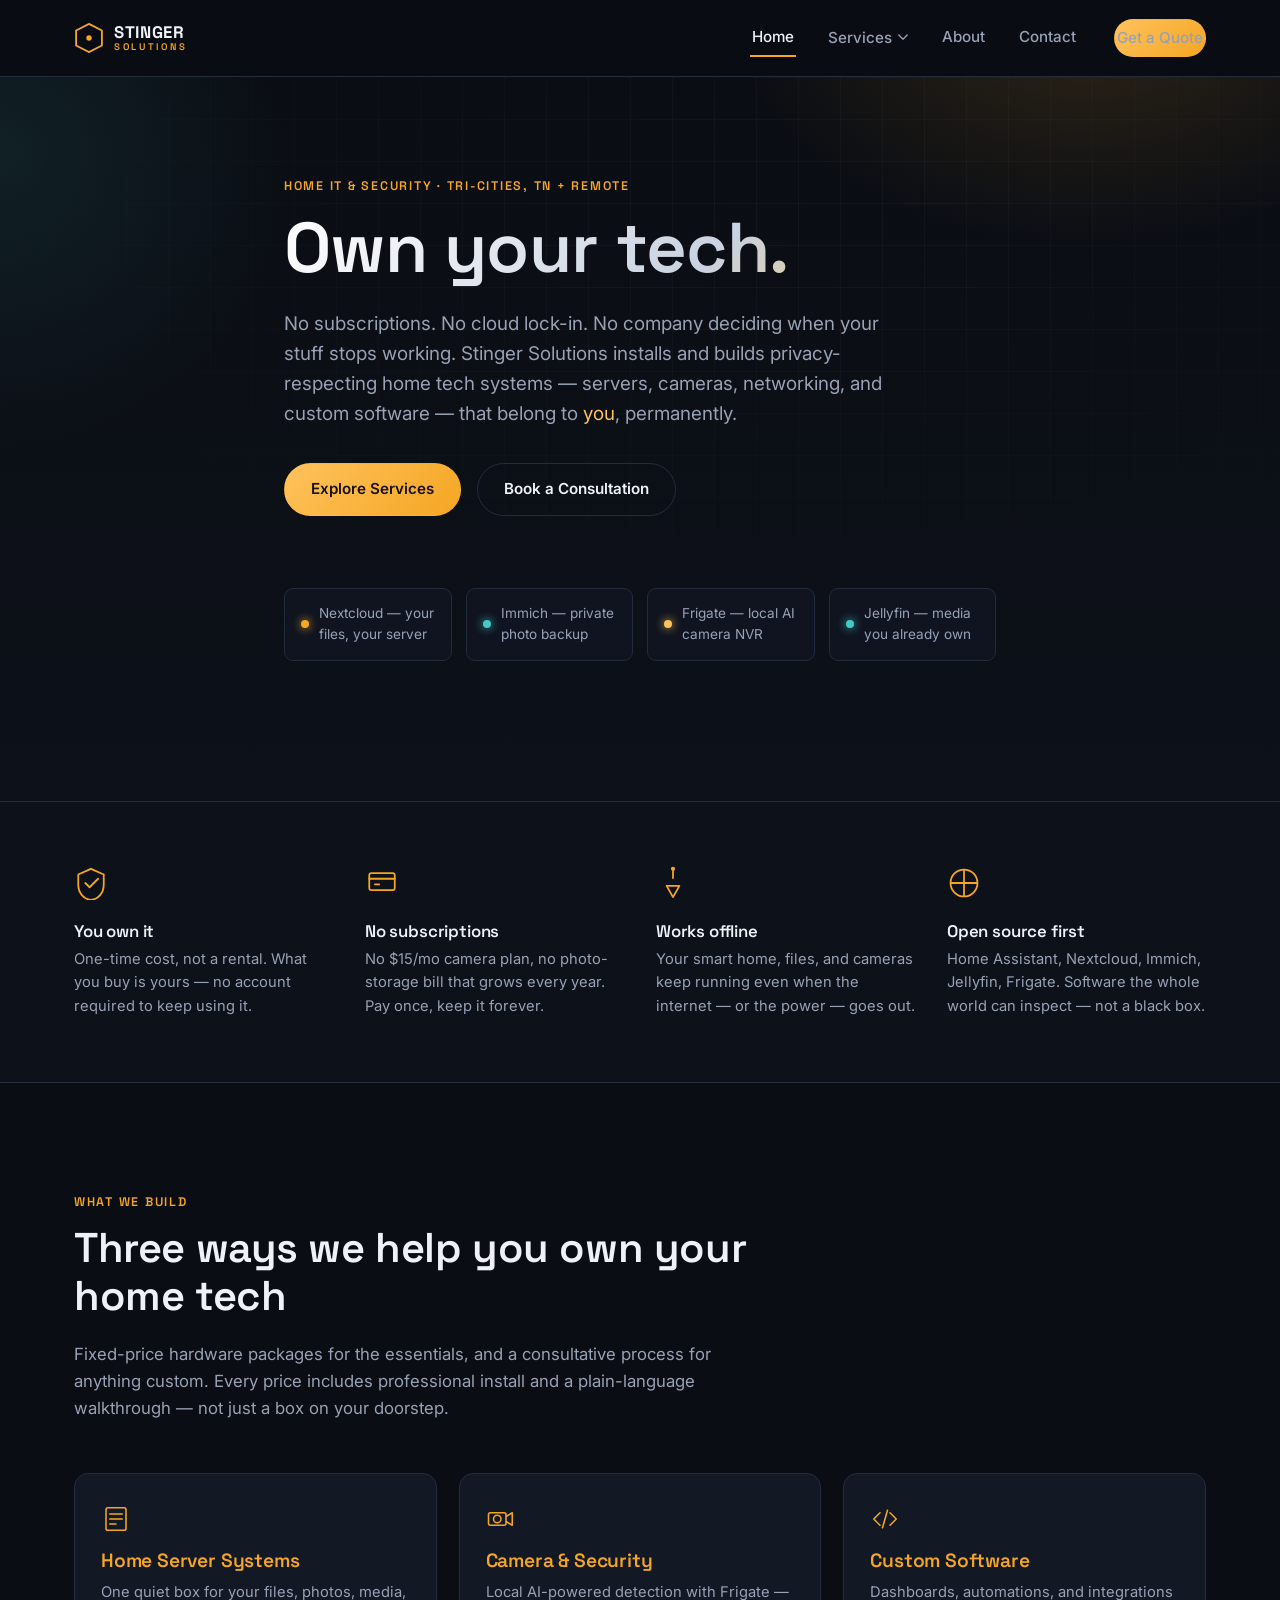
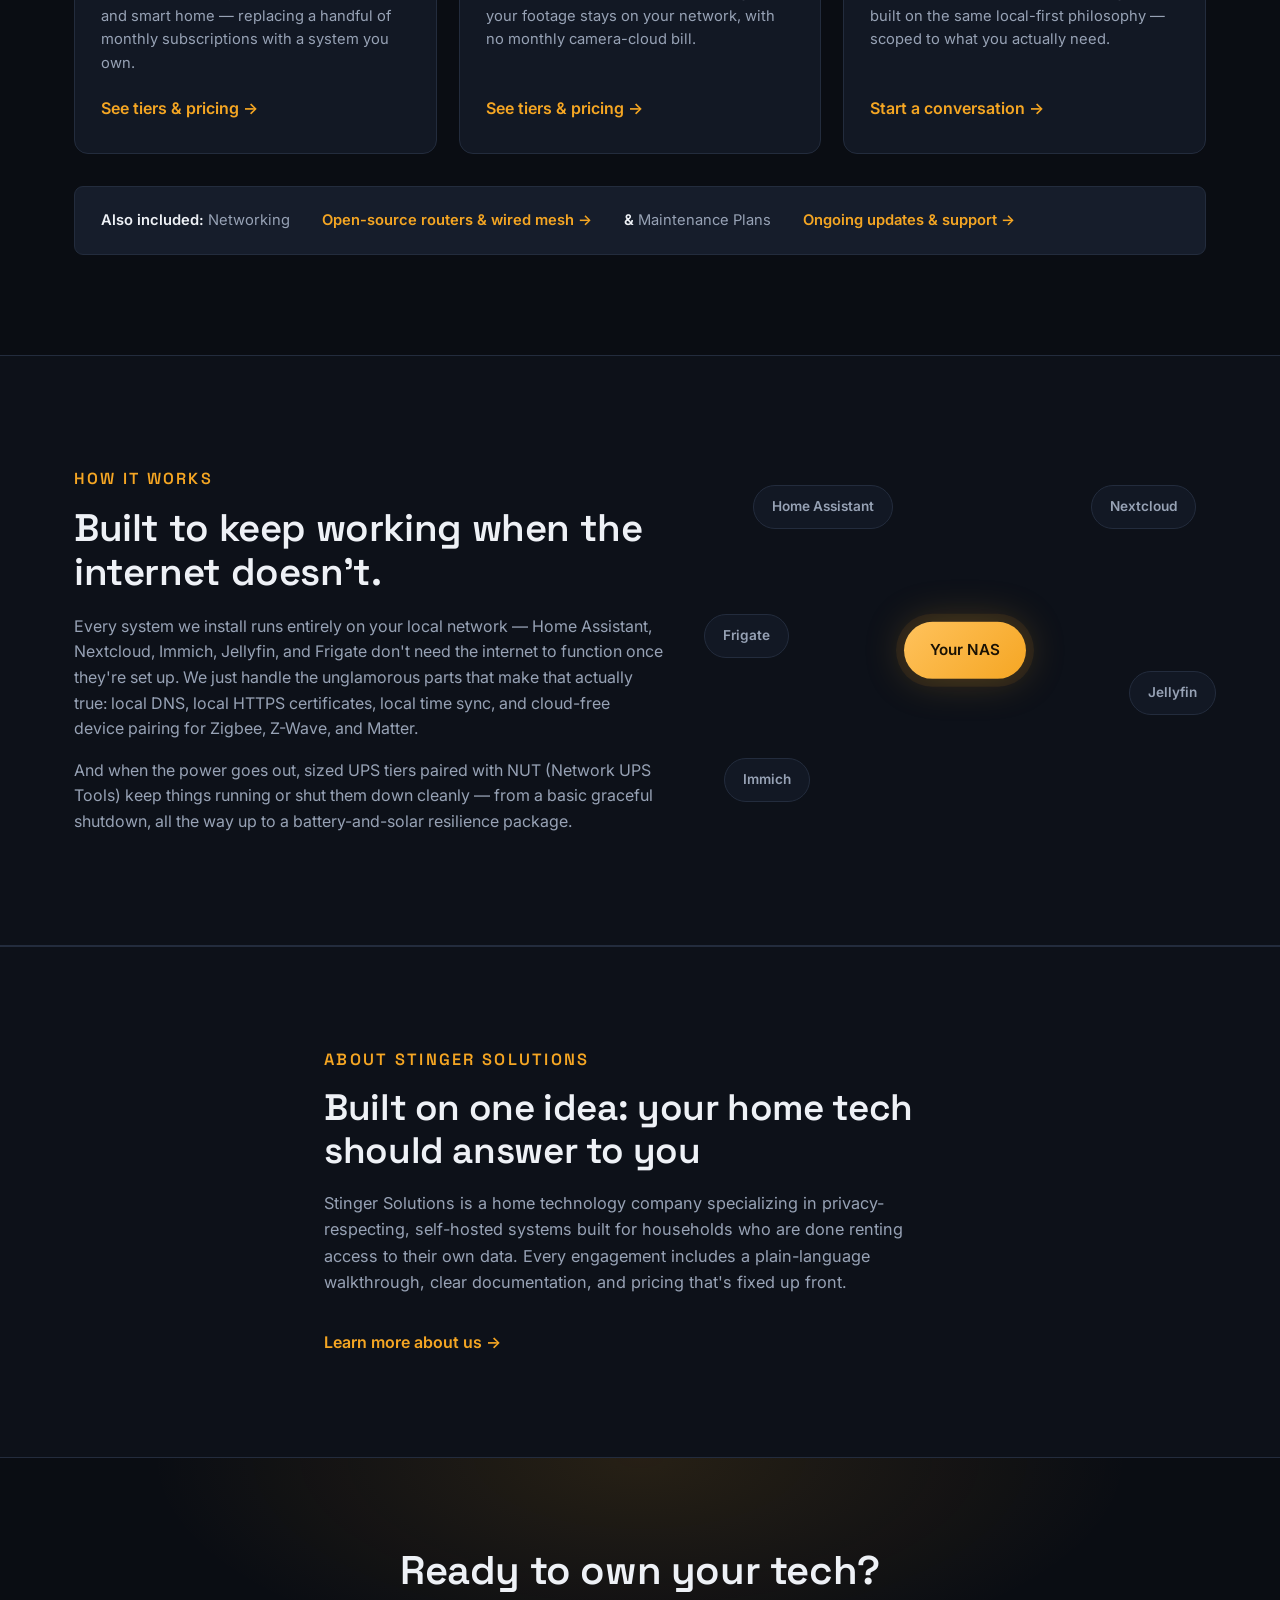
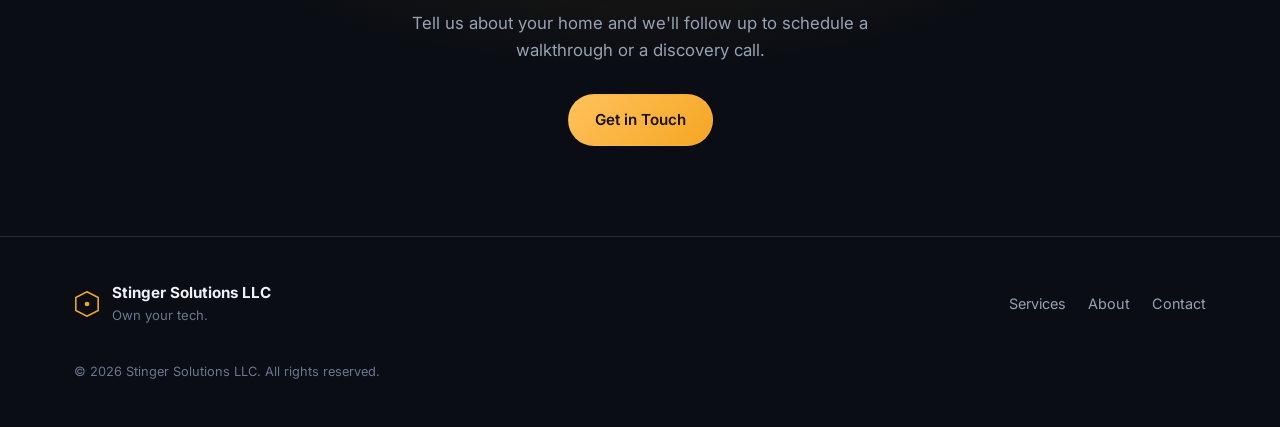
==== index.html @ 907a6817 "Intial Webpage" ====
<!DOCTYPE html>
<html lang="en">
<head>
<meta charset="UTF-8">
<meta name="viewport" content="width=device-width, initial-scale=1.0">
<title>Stinger Solutions LLC | Home IT, Security &amp; Custom Software</title>
<meta name="description" content="Stinger Solutions builds privacy-respecting, self-hosted home tech — servers, cameras, networking, and custom software. No subscriptions, no cloud lock-in, no one else deciding when your stuff stops working.">
<link rel="icon" href="data:image/svg+xml,%3Csvg xmlns='http://www.w3.org/2000/svg' viewBox='0 0 100 100'%3E%3Cpolygon points='50,3 93,25 93,75 50,97 7,75 7,25' fill='%230b0f17' stroke='%23f5a623' stroke-width='5'/%3E%3Ccircle cx='50' cy='50' r='10' fill='%23f5a623'/%3E%3C/svg%3E">
<link rel="preconnect" href="https://fonts.googleapis.com">
<link rel="preconnect" href="https://fonts.gstatic.com" crossorigin>
<link href="https://fonts.googleapis.com/css2?family=Space+Grotesk:wght@500;600;700&family=Inter:wght@400;500;600;700&display=swap" rel="stylesheet">
<link rel="stylesheet" href="https://cdnjs.cloudflare.com/ajax/libs/font-awesome/6.4.2/css/all.min.css">
<link rel="stylesheet" href="css/styles.css">
</head>
<body>

<div class="skip-link"><a href="#main">Skip to content</a></div>

<header class="site-header" id="top">
  <div class="wrap header-inner">
    <a class="brand" href="index.html" aria-label="Stinger Solutions home">
      <svg class="brand-mark" viewBox="0 0 100 100" aria-hidden="true">
        <polygon points="50,3 93,25 93,75 50,97 7,75 7,25" fill="none" stroke="currentColor" stroke-width="6"/>
        <circle cx="50" cy="50" r="9" fill="currentColor"/>
      </svg>
      <span class="brand-text">STINGER<span class="brand-sub">SOLUTIONS</span></span>
    </a>

    <nav class="main-nav" id="main-nav">
      <a href="index.html">Home</a>

      <div class="nav-item has-dropdown">
        <button type="button" class="dropdown-toggle" id="servicesToggle" aria-haspopup="true" aria-expanded="false" aria-controls="servicesDropdown">
          Services
          <svg class="caret" viewBox="0 0 12 8" aria-hidden="true"><path d="M1 1l5 5 5-5" fill="none" stroke="currentColor" stroke-width="1.6" stroke-linecap="round" stroke-linejoin="round"/></svg>
        </button>
        <div class="dropdown-panel" id="servicesDropdown">
          <div class="dropdown-panel-inner">
            <div class="dropdown-col">
              <p class="dropdown-heading">Hardware</p>
              <a href="home-server-systems.html">Home Server Systems</a>
              <a href="camera-security.html">Camera &amp; Security</a>
              <a href="networking.html">Networking</a>
              <a href="maintenance-plans.html">Maintenance Plans</a>
            </div>
            <div class="dropdown-col">
              <p class="dropdown-heading">Software</p>
              <a href="custom-software.html">Custom Software Development</a>
            </div>
          </div>
        </div>
      </div>

      <a href="about.html">About</a>
      <a href="contact.html">Contact</a>
      <a href="contact.html" class="btn btn-primary nav-cta">Get a Quote</a>
    </nav>

    <button class="nav-toggle" id="navToggle" aria-label="Toggle menu" aria-expanded="false" aria-controls="main-nav">
      <span></span><span></span><span></span>
    </button>
  </div>
</header>

<main id="main">

  <!-- ============ HERO ============ -->
  <section class="hero" id="hero">
    <div class="hero-bg" aria-hidden="true"></div>
    <div class="wrap hero-inner">
      <p class="eyebrow">Home IT &amp; Security · Tri-Cities, TN + Remote</p>
      <h1>Own your tech.</h1>
      <p class="hero-sub">
        No subscriptions. No cloud lock-in. No company deciding when your stuff stops working.
        Stinger Solutions installs and builds privacy-respecting home tech systems — servers,
        cameras, networking, and custom software — that belong to <em>you</em>, permanently.
      </p>
      <div class="hero-actions">
        <a href="services.html" class="btn btn-primary">Explore Services</a>
        <a href="contact.html" class="btn btn-ghost">Book a Consultation</a>
      </div>

      <div class="hero-stack" aria-hidden="true">
        <div class="stack-card sc1"><span class="sc-dot"></span>Nextcloud — your files, your server</div>
        <div class="stack-card sc2"><span class="sc-dot"></span>Immich — private photo backup</div>
        <div class="stack-card sc3"><span class="sc-dot"></span>Frigate — local AI camera NVR</div>
        <div class="stack-card sc4"><span class="sc-dot"></span>Jellyfin — media you already own</div>
      </div>
    </div>
  </section>

  <!-- ============ PHILOSOPHY STRIP ============ -->
  <section class="philosophy">
    <div class="wrap philosophy-grid">
      <div class="phi-item">
        <svg viewBox="0 0 48 48" class="phi-icon"><path d="M24 4 42 12v14c0 12-7.6 20.8-18 22-10.4-1.2-18-10-18-22V12L24 4Z" fill="none" stroke="currentColor" stroke-width="2.5"/><path d="M16 24l6 6 12-12" fill="none" stroke="currentColor" stroke-width="2.5" stroke-linecap="round" stroke-linejoin="round"/></svg>
        <h3>You own it</h3>
        <p>One-time cost, not a rental. What you buy is yours — no account required to keep using it.</p>
      </div>
      <div class="phi-item">
        <svg viewBox="0 0 48 48" class="phi-icon"><rect x="6" y="10" width="36" height="24" rx="3" fill="none" stroke="currentColor" stroke-width="2.5"/><path d="M6 18h36M14 26h6" fill="none" stroke="currentColor" stroke-width="2.5" stroke-linecap="round"/></svg>
        <h3>No subscriptions</h3>
        <p>No $15/mo camera plan, no photo-storage bill that grows every year. Pay once, keep it forever.</p>
      </div>
      <div class="phi-item">
        <svg viewBox="0 0 48 48" class="phi-icon"><path d="M24 4v14M24 44l-9-16h18l-9 16Z" fill="none" stroke="currentColor" stroke-width="2.5" stroke-linejoin="round"/><circle cx="24" cy="4" r="3" fill="currentColor"/></svg>
        <h3>Works offline</h3>
        <p>Your smart home, files, and cameras keep running even when the internet — or the power — goes out.</p>
      </div>
      <div class="phi-item">
        <svg viewBox="0 0 48 48" class="phi-icon"><circle cx="24" cy="24" r="19" fill="none" stroke="currentColor" stroke-width="2.5"/><path d="M24 5v38M5 24h38" stroke="currentColor" stroke-width="2.5"/></svg>
        <h3>Open source first</h3>
        <p>Home Assistant, Nextcloud, Immich, Jellyfin, Frigate. Software the whole world can inspect — not a black box.</p>
      </div>
    </div>
  </section>

  <!-- ============ SERVICES TEASER ============ -->
  <section class="teaser" id="services">
    <div class="wrap">
      <div class="section-head">
        <p class="eyebrow">What we build</p>
        <h2>Three ways we help you own your home tech</h2>
        <p class="section-sub">Fixed-price hardware packages for the essentials, and a consultative process for anything custom. Every price includes professional install and a plain-language walkthrough — not just a box on your doorstep.</p>
      </div>

      <div class="teaser-grid">
        <a href="home-server-systems.html" class="teaser-card">
          <svg viewBox="0 0 48 48" class="teaser-icon"><rect x="8" y="6" width="32" height="36" rx="3" fill="none" stroke="currentColor" stroke-width="2.5"/><path d="M14 16h20M14 24h20M14 32h10" stroke="currentColor" stroke-width="2.5" stroke-linecap="round"/></svg>
          <h3>Home Server Systems</h3>
          <p>One quiet box for your files, photos, media, and smart home — replacing a handful of monthly subscriptions with a system you own.</p>
          <span class="link-arrow">See tiers &amp; pricing &rarr;</span>
        </a>
        <a href="camera-security.html" class="teaser-card">
          <svg viewBox="0 0 48 48" class="teaser-icon"><rect x="4" y="14" width="28" height="20" rx="3" fill="none" stroke="currentColor" stroke-width="2.5"/><circle cx="18" cy="24" r="6" fill="none" stroke="currentColor" stroke-width="2.5"/><path d="M32 20l10-6v20l-10-6" fill="none" stroke="currentColor" stroke-width="2.5" stroke-linejoin="round"/></svg>
          <h3>Camera &amp; Security</h3>
          <p>Local AI-powered detection with Frigate — your footage stays on your network, with no monthly camera-cloud bill.</p>
          <span class="link-arrow">See tiers &amp; pricing &rarr;</span>
        </a>
        <a href="custom-software.html" class="teaser-card">
          <svg viewBox="0 0 48 48" class="teaser-icon"><path d="M16 14 6 24l10 10M32 14l10 10-10 10M28 10l-8 28" fill="none" stroke="currentColor" stroke-width="2.5" stroke-linecap="round" stroke-linejoin="round"/></svg>
          <h3>Custom Software</h3>
          <p>Dashboards, automations, and integrations built on the same local-first philosophy — scoped to what you actually need.</p>
          <span class="link-arrow">Start a conversation &rarr;</span>
        </a>
      </div>

      <div class="teaser-extra">
        <span><strong>Also included:</strong> Networking</span>
        <a href="networking.html">Open-source routers &amp; wired mesh &rarr;</a>
        <span><strong>&amp;</strong> Maintenance Plans</span>
        <a href="maintenance-plans.html">Ongoing updates &amp; support &rarr;</a>
      </div>
    </div>
  </section>

  <!-- ============ GRID-DOWN / HOW IT WORKS ============ -->
  <section class="gridblock">
    <div class="wrap gridblock-inner">
      <div class="gridblock-copy">
        <p class="eyebrow">How it works</p>
        <h2>Built to keep working when the internet doesn't.</h2>
        <p>Every system we install runs entirely on your local network — Home Assistant, Nextcloud, Immich, Jellyfin, and Frigate don't need the internet to function once they're set up. We just handle the unglamorous parts that make that actually true: local DNS, local HTTPS certificates, local time sync, and cloud-free device pairing for Zigbee, Z-Wave, and Matter.</p>
        <p>And when the power goes out, sized UPS tiers paired with NUT (Network UPS Tools) keep things running or shut them down cleanly — from a basic graceful shutdown, all the way up to a battery-and-solar resilience package.</p>
      </div>
      <div class="gridblock-visual" aria-hidden="true">
        <div class="node n1">Home Assistant</div>
        <div class="node n2">Nextcloud</div>
        <div class="node n3">Immich</div>
        <div class="node n4">Jellyfin</div>
        <div class="node n5">Frigate</div>
        <div class="node center">Your NAS</div>
      </div>
    </div>
  </section>

  <!-- ============ ABOUT TEASER ============ -->
  <section class="about-teaser">
    <div class="wrap about-teaser-inner">
      <p class="eyebrow">About Stinger Solutions</p>
      <h2>Built on one idea: your home tech should answer to you</h2>
      <p>Stinger Solutions is a home technology company specializing in privacy-respecting, self-hosted systems built for households who are done renting access to their own data. Every engagement includes a plain-language walkthrough, clear documentation, and pricing that's fixed up front.</p>
      <a href="about.html" class="link-arrow">Learn more about us &rarr;</a>
    </div>
  </section>

  <!-- ============ CTA BAND ============ -->
  <section class="cta-band">
    <div class="wrap">
      <h2>Ready to own your tech?</h2>
      <p>Tell us about your home and we'll follow up to schedule a walkthrough or a discovery call.</p>
      <a href="contact.html" class="btn btn-primary">Get in Touch</a>
    </div>
  </section>

</main>

<footer class="site-footer">
  <div class="wrap footer-inner">
    <div class="footer-brand">
      <svg class="brand-mark" viewBox="0 0 100 100" aria-hidden="true">
        <polygon points="50,3 93,25 93,75 50,97 7,75 7,25" fill="none" stroke="currentColor" stroke-width="6"/>
        <circle cx="50" cy="50" r="9" fill="currentColor"/>
      </svg>
      <div>
        <p class="footer-name">Stinger Solutions LLC</p>
        <p class="footer-tag">Own your tech.</p>
      </div>
    </div>
    <nav class="footer-nav">
      <a href="services.html">Services</a>
      <a href="about.html">About</a>
      <a href="contact.html">Contact</a>
    </nav>
    <p class="footer-copy">&copy; <span id="year"></span> Stinger Solutions LLC. All rights reserved.</p>
  </div>
</footer>

<script src="js/main.js"></script>
</body>
</html>
---- css/styles.css ----
/* ==========================================================================
   Stinger Solutions LLC — stylesheet
   ========================================================================== */

:root {
  --bg: #0a0d13;
  --bg-alt: #0d1119;
  --surface: #121824;
  --surface-2: #161d2b;
  --border: #232c3d;
  --text: #eef1f6;
  --text-mute: #97a2b5;
  --text-dim: #6b7690;
  --accent: #f5a623;
  --accent-2: #ffc25c;
  --accent-ink: #1a1204;
  --teal: #45c9c9;
  --danger: #e0693f;
  --radius: 14px;
  --radius-sm: 9px;
  --shadow: 0 20px 50px -20px rgba(0,0,0,0.6);
  --maxw: 1180px;
  --font-body: 'Inter', -apple-system, BlinkMacSystemFont, 'Segoe UI', sans-serif;
  --font-head: 'Space Grotesk', 'Inter', sans-serif;
}

* { box-sizing: border-box; }
html { scroll-behavior: smooth; }

body {
  margin: 0;
  background: var(--bg);
  color: var(--text);
  font-family: var(--font-body);
  font-size: 16px;
  line-height: 1.6;
  -webkit-font-smoothing: antialiased;
}

img { max-width: 100%; display: block; }

h1, h2, h3, h4 {
  font-family: var(--font-head);
  font-weight: 600;
  line-height: 1.15;
  margin: 0 0 0.5em;
  letter-spacing: -0.01em;
}

p { margin: 0 0 1em; color: var(--text-mute); }
p:last-child { margin-bottom: 0; }

a { color: var(--accent); text-decoration: none; }

.wrap {
  max-width: var(--maxw);
  margin: 0 auto;
  padding: 0 24px;
}

.eyebrow {
  font-family: var(--font-head);
  text-transform: uppercase;
  letter-spacing: 0.14em;
  font-size: 0.78rem;
  color: var(--accent);
  font-weight: 600;
  margin: 0 0 0.9em;
}

.skip-link a {
  position: absolute;
  left: -999px;
  top: 0;
  background: var(--accent);
  color: var(--accent-ink);
  padding: 10px 16px;
  z-index: 1000;
}
.skip-link a:focus { left: 12px; top: 12px; }

/* ---------- buttons ---------- */
.btn {
  display: inline-flex;
  align-items: center;
  justify-content: center;
  gap: 8px;
  padding: 13px 26px;
  border-radius: 999px;
  font-weight: 600;
  font-size: 0.95rem;
  border: 1px solid transparent;
  cursor: pointer;
  transition: transform 0.15s ease, background 0.15s ease, border-color 0.15s ease, color 0.15s ease;
  font-family: var(--font-body);
}
.btn:hover { transform: translateY(-1px); }

.btn-primary {
  background: linear-gradient(135deg, var(--accent-2), var(--accent));
  color: var(--accent-ink);
}
.btn-primary:hover { filter: brightness(1.05); }

.btn-ghost {
  background: transparent;
  color: var(--text);
  border-color: var(--border);
}
.btn-ghost:hover { border-color: var(--accent); color: var(--accent); }

.btn-outline {
  background: transparent;
  color: var(--accent);
  border-color: var(--accent);
}
.btn-outline:hover { background: rgba(245,166,35,0.1); }

.btn-block { width: 100%; }

.link-arrow {
  display: inline-block;
  margin-top: 1.2em;
  font-weight: 600;
  border-bottom: 1px solid transparent;
}
.link-arrow:hover { border-color: currentColor; }

/* ---------- header ---------- */
.site-header {
  position: sticky;
  top: 0;
  z-index: 100;
  background: rgba(10,13,19,0.85);
  backdrop-filter: blur(10px);
  border-bottom: 1px solid var(--border);
}

.header-inner {
  display: flex;
  align-items: center;
  gap: 24px;
  height: 76px;
}

.brand {
  display: flex;
  align-items: center;
  gap: 10px;
  color: var(--text);
  margin-right: auto;
}

.brand-mark { width: 30px; height: 30px; color: var(--accent); flex-shrink: 0; }

.brand-text {
  font-family: var(--font-head);
  font-weight: 700;
  letter-spacing: 0.04em;
  font-size: 1.05rem;
  line-height: 1.1;
  display: flex;
  flex-direction: column;
}
.brand-sub {
  font-size: 0.6rem;
  letter-spacing: 0.28em;
  color: var(--accent);
  font-weight: 600;
}

.main-nav {
  display: flex;
  align-items: center;
  gap: 30px;
}
.main-nav a,
.dropdown-toggle {
  color: var(--text-mute);
  font-weight: 500;
  font-size: 0.95rem;
  padding: 6px 2px;
  border-bottom: 2px solid transparent;
}
.main-nav a:hover, .main-nav a.active,
.dropdown-toggle:hover, .dropdown-toggle.active { color: var(--text); border-color: var(--accent); }

.nav-cta {
  white-space: nowrap;
  border-bottom: none !important;
  margin-left: 6px;
}

/* ---------- services dropdown ---------- */
.nav-item { position: relative; }
.dropdown-toggle {
  display: flex;
  align-items: center;
  gap: 6px;
  background: transparent;
  border: none;
  border-bottom: 2px solid transparent;
  font-family: var(--font-body);
  cursor: pointer;
}
.dropdown-toggle .caret {
  width: 10px;
  height: 7px;
  transition: transform 0.15s ease;
}
.nav-item:hover .caret,
.nav-item.open .caret { transform: rotate(180deg); }

/* Panel sits flush against the toggle (top: 100%, no gap) so the mouse
   never leaves .nav-item's hoverable area while crossing to it. The visual
   gap is padding-top on this invisible outer box; the actual card is the
   inner wrapper, which is what gets the background/border/shadow. */
.dropdown-panel {
  display: none;
  position: absolute;
  top: 100%;
  left: 50%;
  transform: translateX(-50%);
  padding-top: 16px;
  z-index: 60;
}
.nav-item:hover .dropdown-panel,
.nav-item.open .dropdown-panel { display: block; }

.dropdown-panel-inner {
  display: flex;
  gap: 30px;
  background: var(--surface);
  border: 1px solid var(--border);
  border-radius: var(--radius);
  padding: 22px 26px;
  box-shadow: var(--shadow);
  min-width: 420px;
}
.dropdown-col { display: flex; flex-direction: column; gap: 2px; min-width: 190px; }
.dropdown-heading {
  font-family: var(--font-head);
  font-size: 0.72rem;
  text-transform: uppercase;
  letter-spacing: 0.1em;
  color: var(--accent);
  font-weight: 700;
  margin: 0 0 8px;
}
.dropdown-col a {
  color: var(--text-mute);
  font-size: 0.92rem;
  font-weight: 500;
  padding: 8px 8px;
  border-radius: 7px;
  border-bottom: none;
}
.dropdown-col a:hover { color: var(--text); background: var(--surface-2); }

.nav-toggle {
  display: none;
  flex-direction: column;
  justify-content: center;
  gap: 5px;
  width: 38px;
  height: 38px;
  background: transparent;
  border: 1px solid var(--border);
  border-radius: 8px;
  cursor: pointer;
}
.nav-toggle span {
  display: block;
  height: 2px;
  width: 18px;
  margin: 0 auto;
  background: var(--text);
  transition: transform .2s ease, opacity .2s ease;
}

/* ---------- hero ---------- */
.hero {
  position: relative;
  overflow: hidden;
  padding: 100px 0 140px;
}

.hero-bg {
  position: absolute;
  inset: 0;
  background:
    radial-gradient(600px 400px at 85% -10%, rgba(245,166,35,0.16), transparent 60%),
    radial-gradient(500px 500px at 0% 10%, rgba(69,201,201,0.10), transparent 60%),
    linear-gradient(180deg, var(--bg) 0%, var(--bg-alt) 100%);
  z-index: 0;
}
.hero-bg::after {
  content: "";
  position: absolute;
  inset: 0;
  background-image:
    linear-gradient(rgba(255,255,255,0.035) 1px, transparent 1px),
    linear-gradient(90deg, rgba(255,255,255,0.035) 1px, transparent 1px);
  background-size: 42px 42px;
  mask-image: radial-gradient(ellipse 70% 60% at 60% 20%, black, transparent);
}

.hero-inner { position: relative; z-index: 1; max-width: 760px; }

.hero h1 {
  font-size: clamp(2.6rem, 6vw, 4.4rem);
  margin-bottom: 0.28em;
  background: linear-gradient(135deg, #ffffff, #c9d2e0 60%, var(--accent-2));
  -webkit-background-clip: text;
  background-clip: text;
  -webkit-text-fill-color: transparent;
}

.hero-sub {
  font-size: 1.18rem;
  max-width: 620px;
  color: var(--text-mute);
}
.hero-sub em { color: var(--accent-2); font-style: normal; }

.hero-actions {
  display: flex;
  gap: 16px;
  margin-top: 2.1em;
  flex-wrap: wrap;
}

.hero-stack {
  margin-top: 4.5rem;
  display: grid;
  grid-template-columns: repeat(4, minmax(0,1fr));
  gap: 14px;
  max-width: 980px;
}
.stack-card {
  background: rgba(18,24,36,0.7);
  border: 1px solid var(--border);
  border-radius: var(--radius-sm);
  padding: 14px 16px;
  font-size: 0.85rem;
  color: var(--text-mute);
  display: flex;
  align-items: center;
  gap: 10px;
  backdrop-filter: blur(6px);
}
.sc-dot {
  width: 8px; height: 8px; border-radius: 50%;
  background: var(--accent);
  flex-shrink: 0;
  box-shadow: 0 0 10px var(--accent);
}
.sc2 .sc-dot { background: var(--teal); box-shadow: 0 0 10px var(--teal); }
.sc3 .sc-dot { background: var(--accent-2); box-shadow: 0 0 10px var(--accent-2); }
.sc4 .sc-dot { background: var(--teal); box-shadow: 0 0 10px var(--teal); }

/* ---------- philosophy strip ---------- */
.philosophy {
  border-top: 1px solid var(--border);
  border-bottom: 1px solid var(--border);
  background: var(--bg-alt);
  padding: 64px 0;
}
.philosophy-grid {
  display: grid;
  grid-template-columns: repeat(4, minmax(0,1fr));
  gap: 32px;
}
.phi-icon { width: 34px; height: 34px; color: var(--accent); margin-bottom: 14px; }
.phi-item h3 { font-size: 1.05rem; margin-bottom: 0.4em; }
.phi-item p { font-size: 0.92rem; }

/* ---------- page hero (sub-pages) ---------- */
.page-hero {
  position: relative;
  overflow: hidden;
  padding: 84px 0 66px;
  border-bottom: 1px solid var(--border);
}
.page-hero::before {
  content: "";
  position: absolute;
  inset: 0;
  background:
    radial-gradient(560px 360px at 88% -20%, rgba(245,166,35,0.14), transparent 60%),
    linear-gradient(180deg, var(--bg) 0%, var(--bg-alt) 100%);
  z-index: 0;
}
.page-hero-inner { position: relative; z-index: 1; max-width: 720px; }
.page-hero h1 {
  font-size: clamp(2.1rem, 4.4vw, 3.1rem);
  margin-bottom: 0.35em;
  background: linear-gradient(135deg, #ffffff, #c9d2e0 60%, var(--accent-2));
  -webkit-background-clip: text;
  background-clip: text;
  -webkit-text-fill-color: transparent;
}
.page-hero p { font-size: 1.05rem; color: var(--text-mute); max-width: 620px; }
.page-hero .back-link { display: inline-block; margin-top: 1.4em; font-size: 0.88rem; color: var(--text-mute); }
.page-hero .back-link:hover { color: var(--accent); }

/* ---------- home services teaser ---------- */
.teaser { padding: 110px 0 100px; }
.teaser-grid {
  display: grid;
  grid-template-columns: repeat(3, minmax(0,1fr));
  gap: 22px;
  margin-bottom: 2rem;
}
.teaser-card {
  display: flex;
  flex-direction: column;
  background: var(--surface);
  border: 1px solid var(--border);
  border-radius: var(--radius);
  padding: 30px 26px;
  transition: border-color 0.15s ease, transform 0.15s ease;
}
.teaser-card:hover { border-color: var(--accent); transform: translateY(-2px); }
.teaser-icon { width: 30px; height: 30px; color: var(--accent); margin-bottom: 16px; }
.teaser-card h3 { font-size: 1.2rem; margin-bottom: 0.5em; }
.teaser-card p { font-size: 0.92rem; margin-bottom: 1.4em; }
.teaser-card .link-arrow { margin-top: auto; }

.teaser-extra {
  display: flex;
  flex-wrap: wrap;
  gap: 14px 32px;
  align-items: center;
  padding: 22px 26px;
  background: var(--surface-2);
  border: 1px solid var(--border);
  border-radius: var(--radius-sm);
  font-size: 0.92rem;
  color: var(--text-mute);
}
.teaser-extra strong { color: var(--text); font-weight: 600; }
.teaser-extra a { font-weight: 600; }

/* ---------- about teaser + CTA band ---------- */
.about-teaser { padding: 100px 0; border-top: 1px solid var(--border); background: var(--bg-alt); }
.about-teaser-inner { max-width: 680px; }
.about-teaser h2 { font-size: clamp(1.7rem, 3vw, 2.3rem); }
.about-teaser p { font-size: 1.02rem; }

.cta-band {
  padding: 90px 0;
  text-align: center;
  background: radial-gradient(700px 300px at 50% 0%, rgba(245,166,35,0.12), transparent 70%), var(--bg);
  border-top: 1px solid var(--border);
}
.cta-band h2 { font-size: clamp(1.8rem, 3.4vw, 2.5rem); margin-bottom: 0.4em; }
.cta-band p { max-width: 520px; margin-left: auto; margin-right: auto; font-size: 1.05rem; margin-bottom: 1.8em; }

/* ---------- section head ---------- */
.services { padding: 110px 0 100px; }
.section-head { max-width: 680px; margin: 0 0 3.2rem; }
.section-head h2 { font-size: clamp(1.9rem, 3.4vw, 2.6rem); }
.section-head-spaced { margin-top: 4rem; }
.section-sub { font-size: 1.05rem; }

/* ---------- tabs ---------- */
.service-tabs {
  display: flex;
  gap: 10px;
  flex-wrap: wrap;
  border-bottom: 1px solid var(--border);
  margin-bottom: 3rem;
  padding-bottom: 2px;
}
.tab-btn {
  background: transparent;
  border: none;
  color: var(--text-mute);
  font-family: var(--font-head);
  font-weight: 600;
  font-size: 0.95rem;
  padding: 12px 6px;
  cursor: pointer;
  position: relative;
  border-bottom: 2px solid transparent;
  margin-bottom: -1px;
}
.tab-btn:hover { color: var(--text); }
.tab-btn.active { color: var(--accent); border-color: var(--accent); }

.tab-panel { display: none; }
.tab-panel.active { display: block; animation: fadein .35s ease; }
@keyframes fadein { from { opacity: 0; transform: translateY(6px);} to { opacity:1; transform:none; } }

.tab-intro {
  font-size: 1.08rem;
  color: var(--text-mute);
  max-width: 760px;
  margin-bottom: 2.6rem;
}
.tab-footnote { margin-top: 2rem; font-size: 0.9rem; color: var(--text-dim); }

/* ---------- tier cards ---------- */
.tier-grid {
  display: grid;
  grid-template-columns: repeat(3, minmax(0,1fr));
  gap: 22px;
  margin-bottom: 2.6rem;
}
.tier-card {
  background: var(--surface);
  border: 1px solid var(--border);
  border-radius: var(--radius);
  padding: 30px 26px;
  position: relative;
  display: flex;
  flex-direction: column;
}
.tier-card.featured {
  border-color: var(--accent);
  background: linear-gradient(180deg, rgba(245,166,35,0.08), var(--surface) 40%);
  box-shadow: var(--shadow);
}
.tier-badge {
  position: absolute;
  top: -12px;
  left: 26px;
  background: var(--accent);
  color: var(--accent-ink);
  font-size: 0.72rem;
  font-weight: 700;
  text-transform: uppercase;
  letter-spacing: 0.06em;
  padding: 5px 12px;
  border-radius: 999px;
}
.tier-card h3 { font-size: 1.3rem; margin-bottom: 0.2em; }
.tier-target { font-size: 0.88rem; color: var(--text-dim); margin-bottom: 1.1em; }
.tier-price {
  font-family: var(--font-head);
  font-size: 1.9rem;
  font-weight: 700;
  color: var(--text);
  margin-bottom: 1.2em;
}
.tier-price.small { font-size: 1.25rem; margin-bottom: 0.6em; }
.tier-specs {
  list-style: none;
  padding: 0;
  margin: 0 0 1.6em;
  flex-grow: 1;
}
.tier-specs li {
  font-size: 0.88rem;
  color: var(--text-mute);
  padding: 8px 0 8px 22px;
  border-top: 1px solid var(--border);
  position: relative;
}
.tier-specs li:first-child { border-top: none; }
.tier-specs li::before {
  content: "";
  position: absolute;
  left: 0;
  top: 15px;
  width: 8px;
  height: 8px;
  border-left: 2px solid var(--accent);
  border-bottom: 2px solid var(--accent);
  transform: rotate(-45deg);
}
.tier-footnote { font-size: 0.85rem; color: var(--text-dim); max-width: 760px; margin-bottom: 3.5rem; }

/* ---------- whats inside ---------- */
.whats-inside h3, .addon-box h3 { font-size: 1.3rem; margin-bottom: 1.1em; }
.inside-grid {
  display: grid;
  grid-template-columns: repeat(4, minmax(0,1fr));
  gap: 18px;
  margin-bottom: 3.2rem;
}
.inside-item {
  background: var(--surface);
  border: 1px solid var(--border);
  border-radius: var(--radius-sm);
  padding: 20px;
}
.inside-item h4 { font-size: 0.98rem; color: var(--accent-2); margin-bottom: 0.4em; }
.inside-item p { font-size: 0.86rem; }

.addon-grid {
  display: grid;
  grid-template-columns: repeat(3, minmax(0,1fr));
  gap: 18px;
}
.addon {
  background: var(--surface-2);
  border: 1px solid var(--border);
  border-radius: var(--radius-sm);
  padding: 20px;
}
.addon h4 { font-size: 0.98rem; margin-bottom: 0.4em; }
.addon p { font-size: 0.85rem; }

/* ---------- info cards (cameras/network) ---------- */
.info-cards {
  display: grid;
  grid-template-columns: 1fr 1fr;
  gap: 22px;
}
.info-cards.single-col { grid-template-columns: 1fr; max-width: 820px; }
.info-card {
  background: var(--surface);
  border: 1px solid var(--border);
  border-radius: var(--radius);
  padding: 28px;
}
.info-card.alt { background: var(--surface-2); border-color: rgba(245,166,35,0.25); }
.info-card h4 { font-size: 1.1rem; margin-bottom: 0.8em; color: var(--text); }
.info-card p { font-size: 0.92rem; margin-bottom: 0.9em; }
.info-card strong { color: var(--text); }

/* ---------- custom software tab ---------- */
.software-grid {
  display: grid;
  grid-template-columns: 1fr 1fr;
  gap: 26px;
  align-items: start;
}
.software-offer {
  background: var(--surface);
  border: 1px solid var(--border);
  border-radius: var(--radius);
  padding: 32px;
}
.software-offer h3 { font-size: 1.25rem; margin-bottom: 1em; }
.check-list { list-style: none; padding: 0; margin: 0 0 2em; }
.check-list li {
  font-size: 0.94rem;
  color: var(--text-mute);
  padding: 10px 0 10px 26px;
  border-top: 1px solid var(--border);
  position: relative;
}
.check-list li:first-child { border-top: none; }
.check-list li::before {
  content: "";
  position: absolute;
  left: 0; top: 16px;
  width: 9px; height: 9px;
  border-left: 2px solid var(--teal);
  border-bottom: 2px solid var(--teal);
  transform: rotate(-45deg);
}

.process-card {
  background: linear-gradient(160deg, rgba(69,201,201,0.08), var(--surface) 55%);
  border: 1px solid rgba(69,201,201,0.3);
  border-radius: var(--radius);
  padding: 32px;
}
.process-card h3 { font-size: 1.25rem; margin-bottom: 1.2em; }
.process-list {
  list-style: none;
  margin: 0;
  padding: 0;
  counter-reset: none;
}
.process-list li {
  display: flex;
  gap: 16px;
  padding: 16px 0;
  border-top: 1px solid var(--border);
}
.process-list li:first-child { border-top: none; padding-top: 0; }
.process-list li:last-child { padding-bottom: 0; }
.process-num {
  font-family: var(--font-head);
  font-weight: 700;
  font-size: 0.9rem;
  color: var(--teal);
  flex-shrink: 0;
  padding-top: 0.1em;
}
.process-list h5 { font-size: 0.98rem; margin: 0 0 0.3em; color: var(--text); }
.process-list p { font-size: 0.85rem; margin: 0; }

/* ---------- work showcase ---------- */
.work-featured {
  display: block;
  background: linear-gradient(160deg, rgba(69,201,201,0.08), var(--surface) 55%);
  border: 1px solid rgba(69,201,201,0.3);
  border-radius: var(--radius);
  overflow: hidden;
  margin-bottom: 22px;
  transition: border-color 0.15s ease, transform 0.15s ease;
}
.work-featured:hover { border-color: var(--teal); transform: translateY(-2px); }
.work-featured img { width: 100%; aspect-ratio: 1024 / 500; object-fit: cover; border-bottom: 1px solid rgba(69,201,201,0.3); }
.work-featured-body { padding: 26px 30px 30px; }
.work-tag {
  display: inline-block;
  font-size: 0.72rem;
  font-weight: 700;
  text-transform: uppercase;
  letter-spacing: 0.08em;
  color: var(--teal);
  background: rgba(69,201,201,0.12);
  padding: 5px 12px;
  border-radius: 999px;
  margin-bottom: 1em;
}
.work-featured h3 { font-size: 1.3rem; }
.work-featured .link-arrow { color: var(--teal); }

.work-grid {
  display: grid;
  grid-template-columns: repeat(2, minmax(0,1fr));
  gap: 20px;
}
.work-card {
  display: flex;
  flex-direction: column;
  background: var(--surface);
  border: 1px solid var(--border);
  border-radius: var(--radius);
  overflow: hidden;
  transition: border-color 0.15s ease, transform 0.15s ease;
}
.work-card:hover { border-color: var(--accent); transform: translateY(-2px); }
.work-card img { width: 100%; aspect-ratio: 1024 / 500; object-fit: cover; }
.work-card-body { padding: 18px 20px; }
.work-card-body h4 { font-family: var(--font-head); font-size: 1rem; margin: 0 0 0.4em; color: var(--text); }
.work-card-body p { font-size: 0.86rem; margin: 0; }

/* ---------- maintenance ---------- */
.maint-grid {
  display: grid;
  grid-template-columns: repeat(3, minmax(0,1fr));
  gap: 22px;
}
.maint-card {
  background: var(--surface);
  border: 1px solid var(--border);
  border-radius: var(--radius);
  padding: 28px;
}
.maint-card h3 { font-size: 1.15rem; }

/* ---------- grid-down block ---------- */
.gridblock {
  padding: 110px 0;
  background: var(--bg-alt);
  border-top: 1px solid var(--border);
  border-bottom: 1px solid var(--border);
}
.gridblock-inner {
  display: grid;
  grid-template-columns: 1.1fr 0.9fr;
  gap: 60px;
  align-items: center;
}
.gridblock-copy h2 { font-size: clamp(1.8rem, 3vw, 2.4rem); }
.gridblock-copy p { font-size: 1rem; }

.gridblock-visual {
  position: relative;
  height: 360px;
}
.node {
  position: absolute;
  background: var(--surface);
  border: 1px solid var(--border);
  border-radius: 999px;
  padding: 10px 18px;
  font-size: 0.85rem;
  font-weight: 600;
  color: var(--text-mute);
  white-space: nowrap;
}
.node.center {
  left: 50%; top: 50%;
  transform: translate(-50%, -50%);
  background: linear-gradient(135deg, var(--accent-2), var(--accent));
  color: var(--accent-ink);
  border: none;
  padding: 16px 26px;
  font-size: 0.95rem;
  box-shadow: 0 0 0 8px rgba(245,166,35,0.08), 0 0 40px rgba(245,166,35,0.25);
}
.n1 { top: 4%; left: 6%; }
.n2 { top: 4%; right: 2%; }
.n3 { bottom: 8%; left: 0%; }
.n4 { bottom: 32%; right: -2%; }
.n5 { top: 40%; left: -4%; }

/* ---------- about ---------- */
.about { padding: 120px 0; }
.about-inner {
  display: grid;
  grid-template-columns: 0.65fr 1.35fr;
  gap: 60px;
  align-items: center;
}
.about-media {
  display: flex;
  flex-direction: column;
  gap: 22px;
}
.about-badges {
  display: flex;
  flex-direction: column;
  gap: 16px;
}
.about-badge {
  background: var(--surface);
  border: 1px solid var(--border);
  border-radius: var(--radius);
  padding: 22px 24px;
  display: flex;
  align-items: baseline;
  gap: 14px;
}
.about-badge.alt { background: var(--surface-2); border-color: rgba(245,166,35,0.25); margin-left: 34px; }

.ab-line1 {
  font-family: var(--font-head);
  font-size: 1.5rem;
  font-weight: 700;
  color: var(--accent);
  white-space: nowrap;
}
.ab-line2 { font-size: 0.82rem; color: var(--text-mute); line-height: 1.3; }

.about-copy h2 { font-size: clamp(1.9rem, 3.2vw, 2.5rem); }
.about-copy p { font-size: 1rem; }
.about-copy strong { color: var(--text); }

/* ---------- contact ---------- */
.contact {
  padding: 110px 0 130px;
  background: var(--bg-alt);
  border-top: 1px solid var(--border);
}
.contact-inner {
  display: grid;
  grid-template-columns: 0.9fr 1.1fr;
  gap: 60px;
}
.contact-copy h2 { font-size: clamp(1.9rem, 3.2vw, 2.5rem); }
.contact-details { list-style: none; padding: 0; margin: 2.4em 0 0; }
.contact-details li {
  display: flex;
  flex-direction: column;
  gap: 2px;
  padding: 16px 0;
  border-top: 1px solid var(--border);
  font-size: 0.98rem;
}
.contact-details li:first-child { border-top: none; }
.cd-label {
  font-size: 0.75rem;
  text-transform: uppercase;
  letter-spacing: 0.1em;
  color: var(--text-dim);
  font-weight: 600;
}
.contact-details a { color: var(--text); font-weight: 500; }
.contact-details a:hover { color: var(--accent); }
.contact-details span:last-child { color: var(--text-mute); }

.contact-form {
  background: var(--surface);
  border: 1px solid var(--border);
  border-radius: var(--radius);
  padding: 34px;
}
.form-row { margin-bottom: 18px; }
.form-row label {
  display: block;
  font-size: 0.85rem;
  font-weight: 600;
  margin-bottom: 7px;
  color: var(--text-mute);
}
.form-row .optional { font-weight: 400; color: var(--text-dim); }
.form-row input,
.form-row select,
.form-row textarea {
  width: 100%;
  background: var(--bg);
  border: 1px solid var(--border);
  border-radius: var(--radius-sm);
  padding: 12px 14px;
  color: var(--text);
  font-family: var(--font-body);
  font-size: 0.95rem;
}
.form-row input:focus,
.form-row select:focus,
.form-row textarea:focus {
  outline: none;
  border-color: var(--accent);
}
.form-row textarea { resize: vertical; }
.form-note { margin-top: 14px; font-size: 0.88rem; color: var(--teal); min-height: 1.2em; }

/* ---------- footer ---------- */
.site-footer {
  padding: 44px 0;
  border-top: 1px solid var(--border);
}
.footer-inner {
  display: flex;
  align-items: center;
  gap: 28px;
  flex-wrap: wrap;
}
.footer-brand { display: flex; align-items: center; gap: 12px; color: var(--text-mute); }
.footer-brand .brand-mark { width: 26px; height: 26px; }
.footer-name { font-weight: 700; color: var(--text); margin: 0; font-size: 0.95rem; }
.footer-tag { margin: 0; font-size: 0.82rem; color: var(--text-dim); }
.footer-nav { display: flex; gap: 22px; margin-left: auto; }
.footer-nav a { color: var(--text-mute); font-size: 0.9rem; }
.footer-nav a:hover { color: var(--accent); }
.footer-copy { width: 100%; font-size: 0.8rem; color: var(--text-dim); margin-top: 8px; }

/* ==========================================================================
   Responsive
   ========================================================================== */
@media (max-width: 980px) {
  .philosophy-grid { grid-template-columns: repeat(2, minmax(0,1fr)); gap: 36px 24px; }
  .tier-grid { grid-template-columns: 1fr; }
  .teaser-grid { grid-template-columns: 1fr; }
  .work-grid { grid-template-columns: 1fr; }
  .inside-grid { grid-template-columns: repeat(2, minmax(0,1fr)); }
  .addon-grid { grid-template-columns: 1fr; }
  .info-cards { grid-template-columns: 1fr; }
  .software-grid { grid-template-columns: 1fr; }
  .maint-grid { grid-template-columns: 1fr; }
  .gridblock-inner { grid-template-columns: 1fr; }
  .gridblock-visual { height: 300px; margin-top: 20px; }
  .about-inner { grid-template-columns: 1fr; }
  .about-badges { flex-direction: row; flex-wrap: wrap; }
  .about-badges .about-badge { flex: 1; min-width: 200px; }
  .about-badge.alt { margin-left: 0; }
  .contact-inner { grid-template-columns: 1fr; }
  .hero-stack { grid-template-columns: repeat(2, minmax(0,1fr)); }
}

@media (max-width: 720px) {
  .main-nav { display: none; }
  .nav-toggle { display: flex; }
  .site-header.open .main-nav {
    display: flex;
    position: absolute;
    top: 76px;
    left: 0; right: 0;
    background: var(--bg);
    border-bottom: 1px solid var(--border);
    flex-direction: column;
    align-items: stretch;
    padding: 12px 24px 24px;
    gap: 4px;
  }
  .site-header.open .main-nav a { padding: 12px 0; border-bottom: 1px solid var(--border); }
  .site-header.open .nav-cta {
    margin: 14px 0 0;
    text-align: center;
  }

  .site-header.open .nav-item { width: 100%; }
  .site-header.open .dropdown-toggle {
    width: 100%;
    justify-content: space-between;
    padding: 12px 0;
    border-bottom: 1px solid var(--border);
  }
  .site-header.open .dropdown-panel {
    display: none;
    position: static;
    transform: none;
    padding-top: 0;
  }
  .site-header.open .nav-item:hover .dropdown-panel { display: none; }
  .site-header.open .nav-item.open .dropdown-panel { display: block; }
  .site-header.open .dropdown-panel-inner {
    display: flex;
    flex-direction: column;
    gap: 18px;
    background: transparent;
    border: none;
    box-shadow: none;
    min-width: 0;
    padding: 6px 0 6px 14px;
  }
  .site-header.open .nav-item.open .dropdown-toggle .caret { transform: rotate(180deg); }
  .dropdown-col a { padding: 8px 0; }

  .hero { padding: 64px 0 90px; }
  .hero-actions { flex-direction: column; align-items: stretch; }
  .hero-stack { grid-template-columns: 1fr; margin-top: 3rem; }
  .philosophy-grid { grid-template-columns: 1fr; }
  .service-tabs { gap: 4px 18px; }
  .inside-grid { grid-template-columns: 1fr; }
  .about-badge.alt { margin-left: 0; }
}
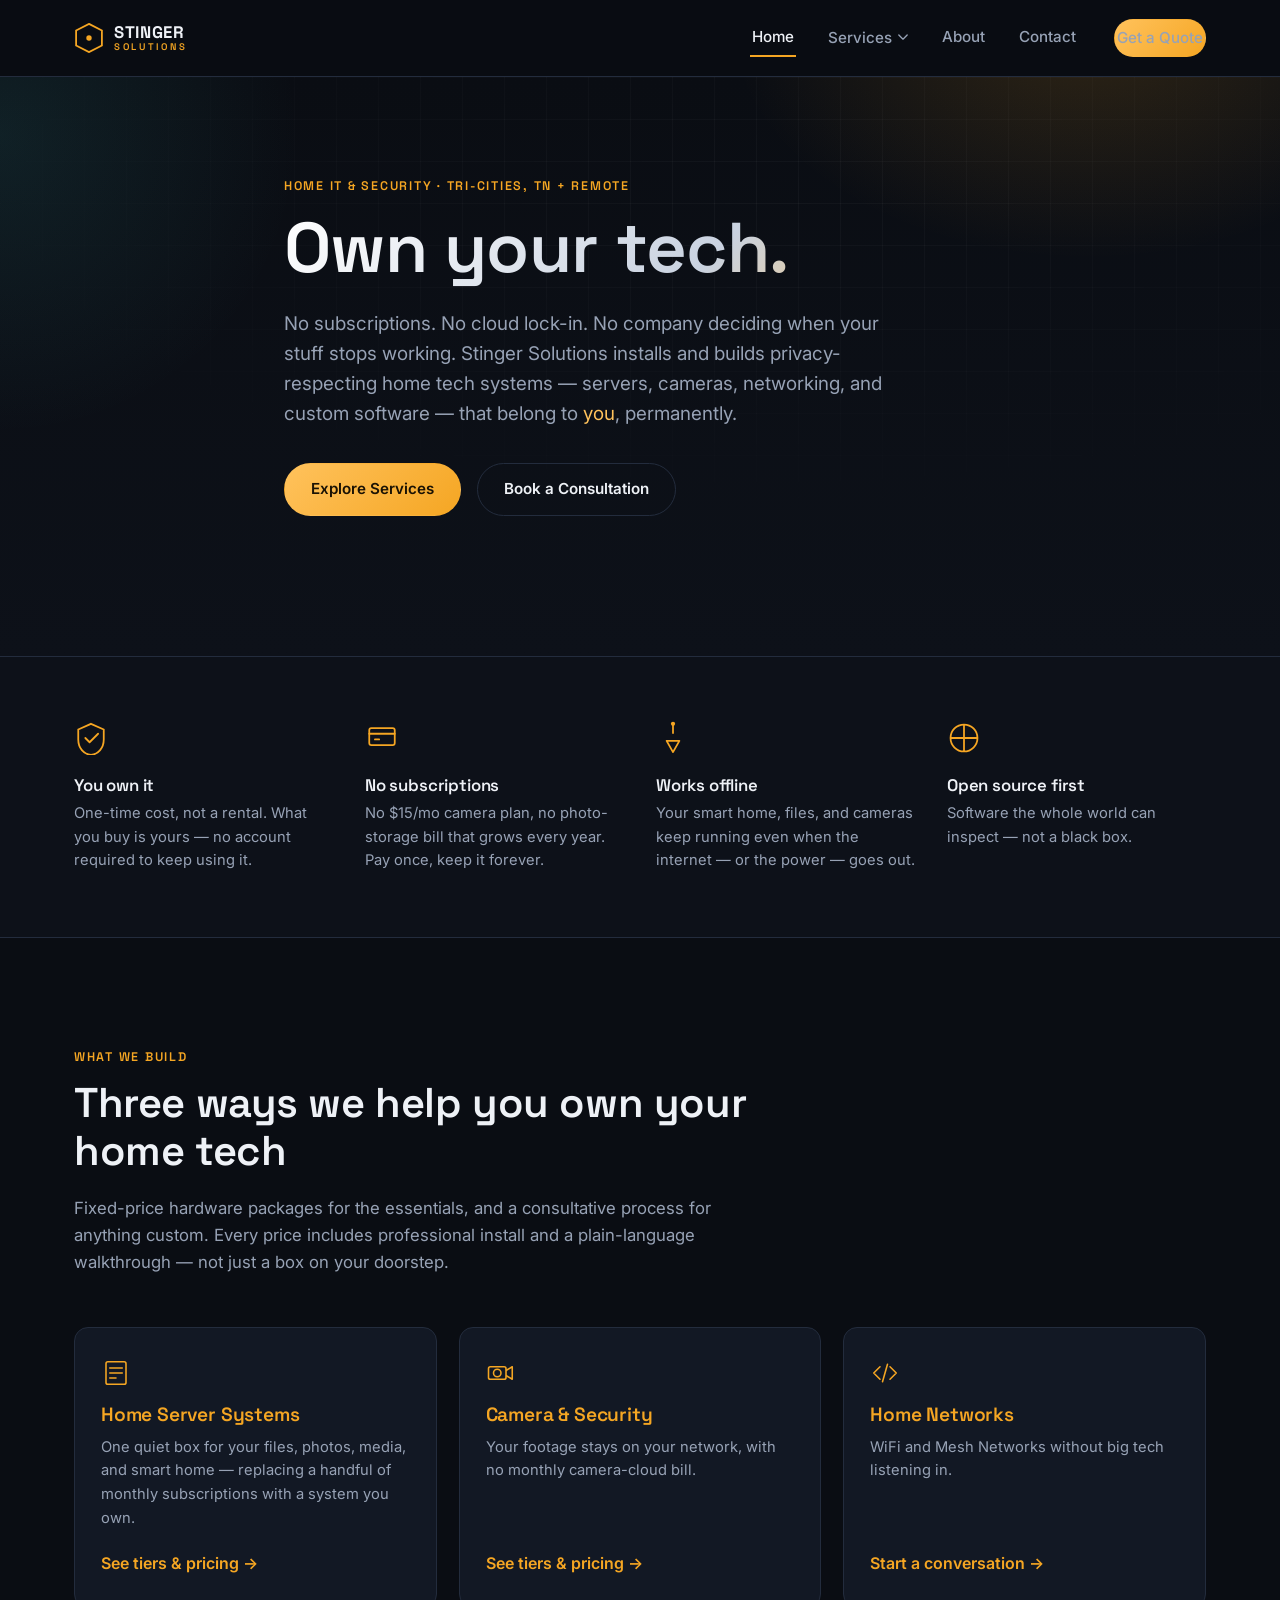
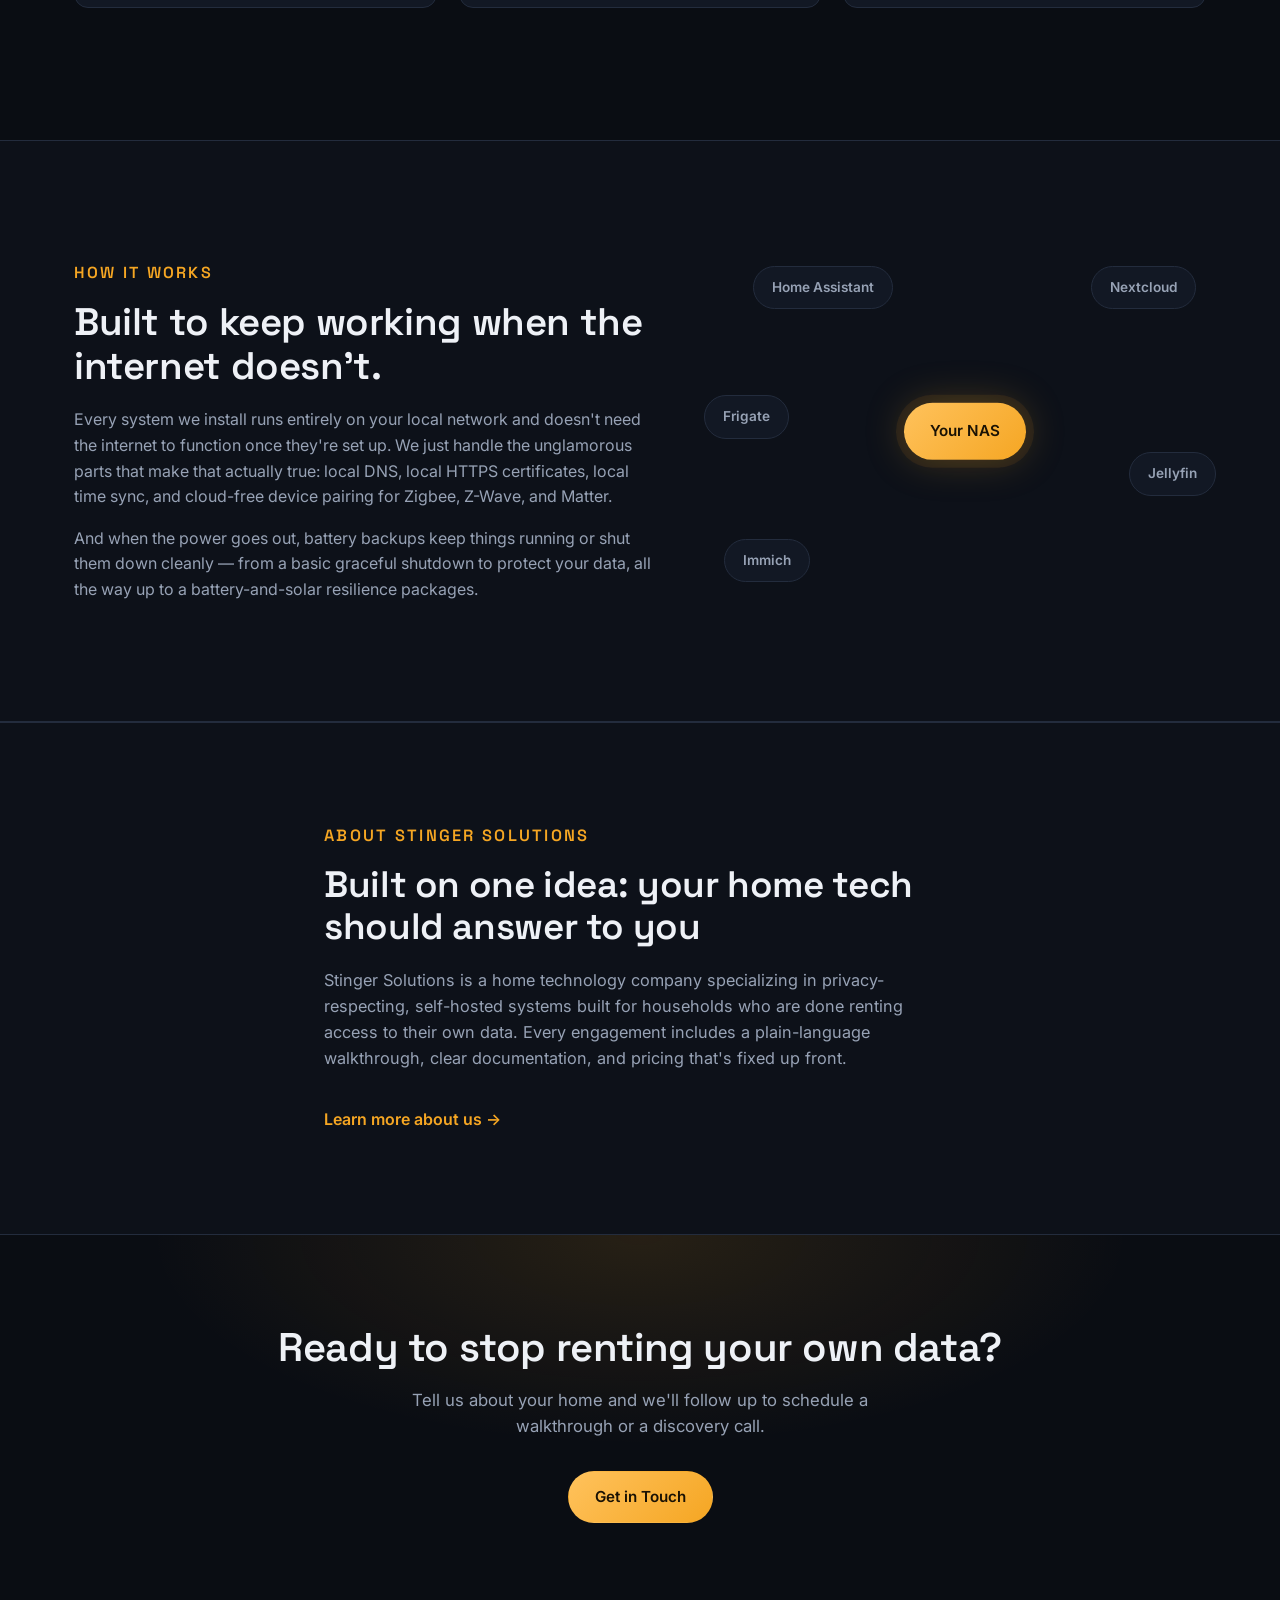
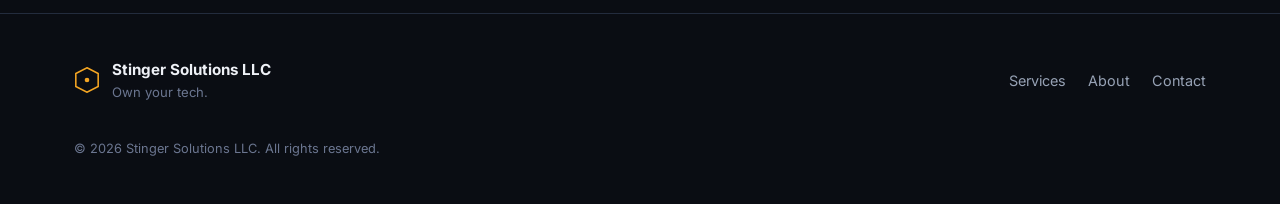
==== commit cc56aacb: "Webpage update." ====
--- a/index.html
+++ b/index.html
@@ -80,12 +80,6 @@
         <a href="contact.html" class="btn btn-ghost">Book a Consultation</a>
       </div>
 
-      <div class="hero-stack" aria-hidden="true">
-        <div class="stack-card sc1"><span class="sc-dot"></span>Nextcloud — your files, your server</div>
-        <div class="stack-card sc2"><span class="sc-dot"></span>Immich — private photo backup</div>
-        <div class="stack-card sc3"><span class="sc-dot"></span>Frigate — local AI camera NVR</div>
-        <div class="stack-card sc4"><span class="sc-dot"></span>Jellyfin — media you already own</div>
-      </div>
     </div>
   </section>
 
@@ -110,7 +104,7 @@
       <div class="phi-item">
         <svg viewBox="0 0 48 48" class="phi-icon"><circle cx="24" cy="24" r="19" fill="none" stroke="currentColor" stroke-width="2.5"/><path d="M24 5v38M5 24h38" stroke="currentColor" stroke-width="2.5"/></svg>
         <h3>Open source first</h3>
-        <p>Home Assistant, Nextcloud, Immich, Jellyfin, Frigate. Software the whole world can inspect — not a black box.</p>
+        <p>Software the whole world can inspect — not a black box.</p>
       </div>
     </div>
   </section>
@@ -134,22 +128,15 @@
         <a href="camera-security.html" class="teaser-card">
           <svg viewBox="0 0 48 48" class="teaser-icon"><rect x="4" y="14" width="28" height="20" rx="3" fill="none" stroke="currentColor" stroke-width="2.5"/><circle cx="18" cy="24" r="6" fill="none" stroke="currentColor" stroke-width="2.5"/><path d="M32 20l10-6v20l-10-6" fill="none" stroke="currentColor" stroke-width="2.5" stroke-linejoin="round"/></svg>
           <h3>Camera &amp; Security</h3>
-          <p>Local AI-powered detection with Frigate — your footage stays on your network, with no monthly camera-cloud bill.</p>
+          <p>Your footage stays on your network, with no monthly camera-cloud bill.</p>
           <span class="link-arrow">See tiers &amp; pricing &rarr;</span>
         </a>
         <a href="custom-software.html" class="teaser-card">
           <svg viewBox="0 0 48 48" class="teaser-icon"><path d="M16 14 6 24l10 10M32 14l10 10-10 10M28 10l-8 28" fill="none" stroke="currentColor" stroke-width="2.5" stroke-linecap="round" stroke-linejoin="round"/></svg>
-          <h3>Custom Software</h3>
-          <p>Dashboards, automations, and integrations built on the same local-first philosophy — scoped to what you actually need.</p>
+          <h3>Home Networks</h3>
+          <p>WiFi and Mesh Networks without big tech listening in.</p>
           <span class="link-arrow">Start a conversation &rarr;</span>
         </a>
-      </div>
-
-      <div class="teaser-extra">
-        <span><strong>Also included:</strong> Networking</span>
-        <a href="networking.html">Open-source routers &amp; wired mesh &rarr;</a>
-        <span><strong>&amp;</strong> Maintenance Plans</span>
-        <a href="maintenance-plans.html">Ongoing updates &amp; support &rarr;</a>
       </div>
     </div>
   </section>
@@ -160,8 +147,8 @@
       <div class="gridblock-copy">
         <p class="eyebrow">How it works</p>
         <h2>Built to keep working when the internet doesn't.</h2>
-        <p>Every system we install runs entirely on your local network — Home Assistant, Nextcloud, Immich, Jellyfin, and Frigate don't need the internet to function once they're set up. We just handle the unglamorous parts that make that actually true: local DNS, local HTTPS certificates, local time sync, and cloud-free device pairing for Zigbee, Z-Wave, and Matter.</p>
-        <p>And when the power goes out, sized UPS tiers paired with NUT (Network UPS Tools) keep things running or shut them down cleanly — from a basic graceful shutdown, all the way up to a battery-and-solar resilience package.</p>
+        <p>Every system we install runs entirely on your local network and doesn't need the internet to function once they're set up. We just handle the unglamorous parts that make that actually true: local DNS, local HTTPS certificates, local time sync, and cloud-free device pairing for Zigbee, Z-Wave, and Matter.</p>
+        <p>And when the power goes out, battery backups keep things running or shut them down cleanly — from a basic graceful shutdown to protect your data, all the way up to a battery-and-solar resilience packages.</p>
       </div>
       <div class="gridblock-visual" aria-hidden="true">
         <div class="node n1">Home Assistant</div>
@@ -187,7 +174,7 @@
   <!-- ============ CTA BAND ============ -->
   <section class="cta-band">
     <div class="wrap">
-      <h2>Ready to own your tech?</h2>
+      <h2>Ready to stop renting your own data?</h2>
       <p>Tell us about your home and we'll follow up to schedule a walkthrough or a discovery call.</p>
       <a href="contact.html" class="btn btn-primary">Get in Touch</a>
     </div>
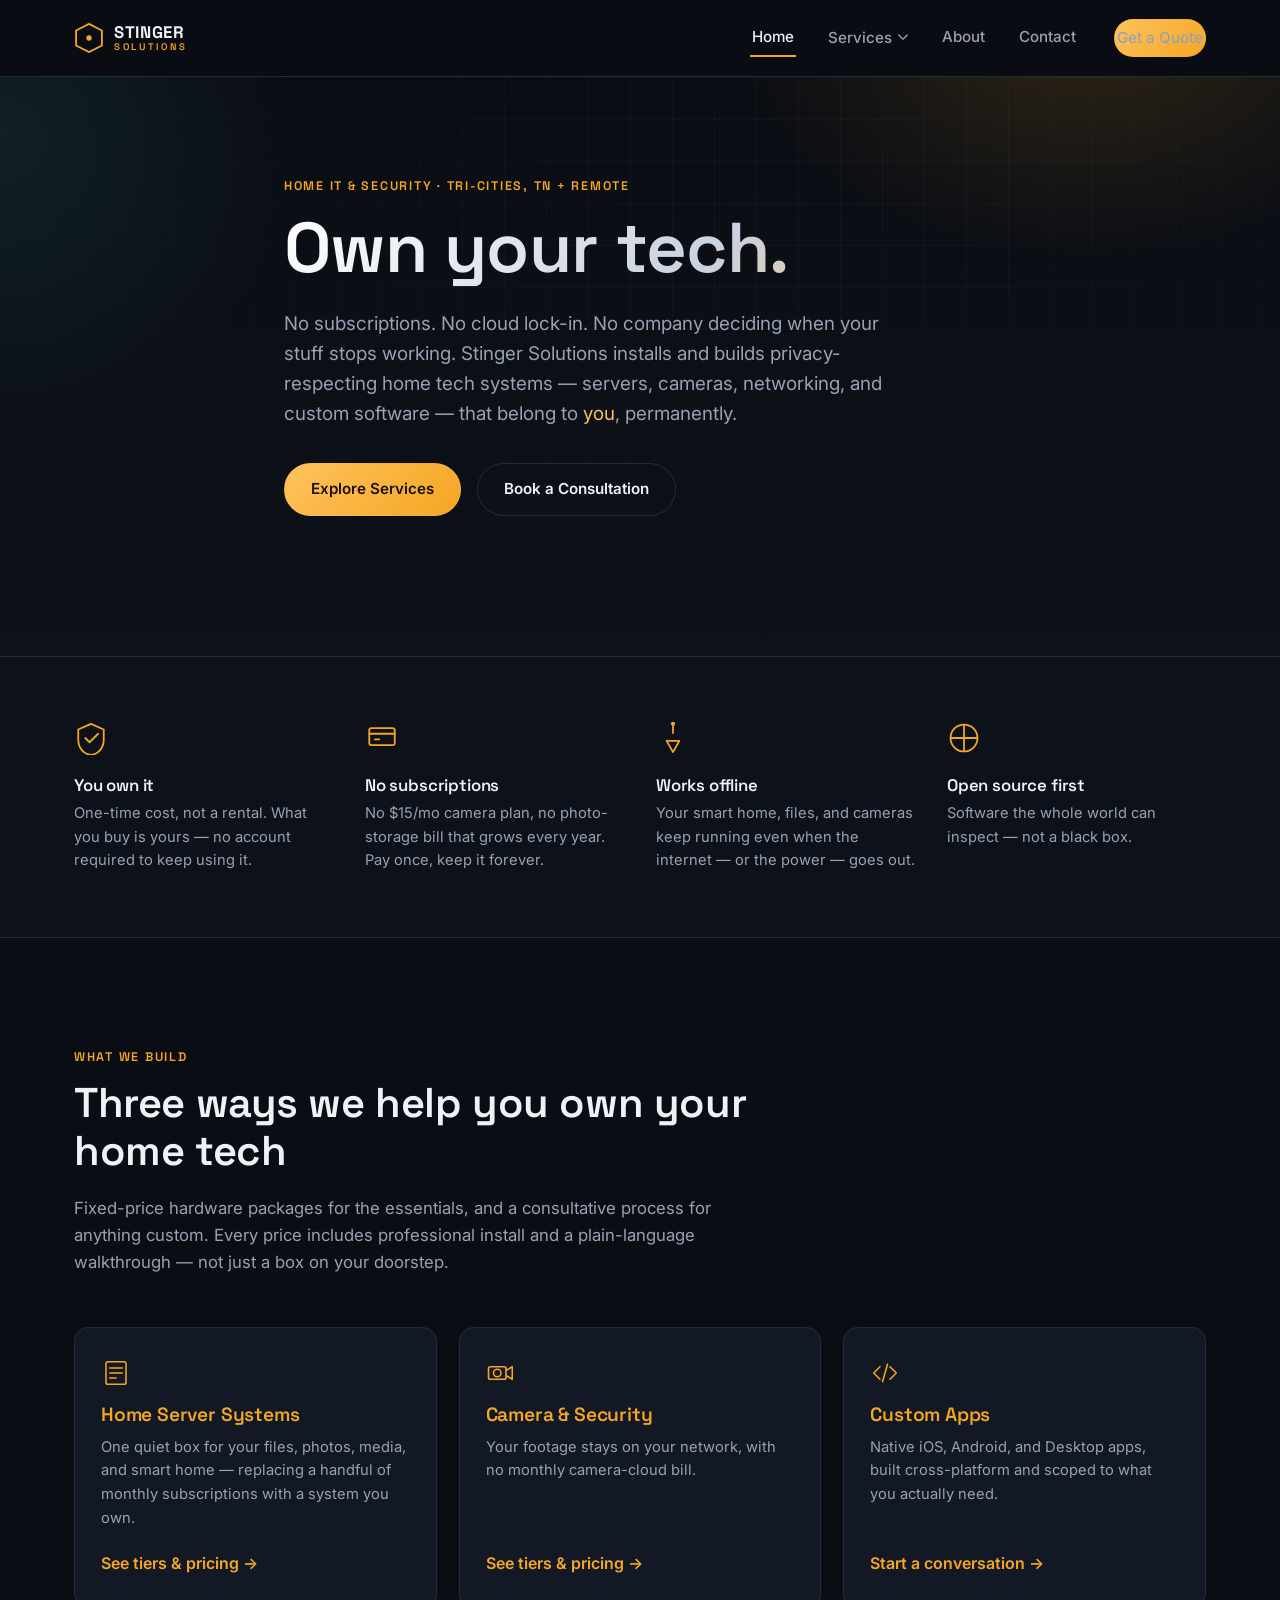
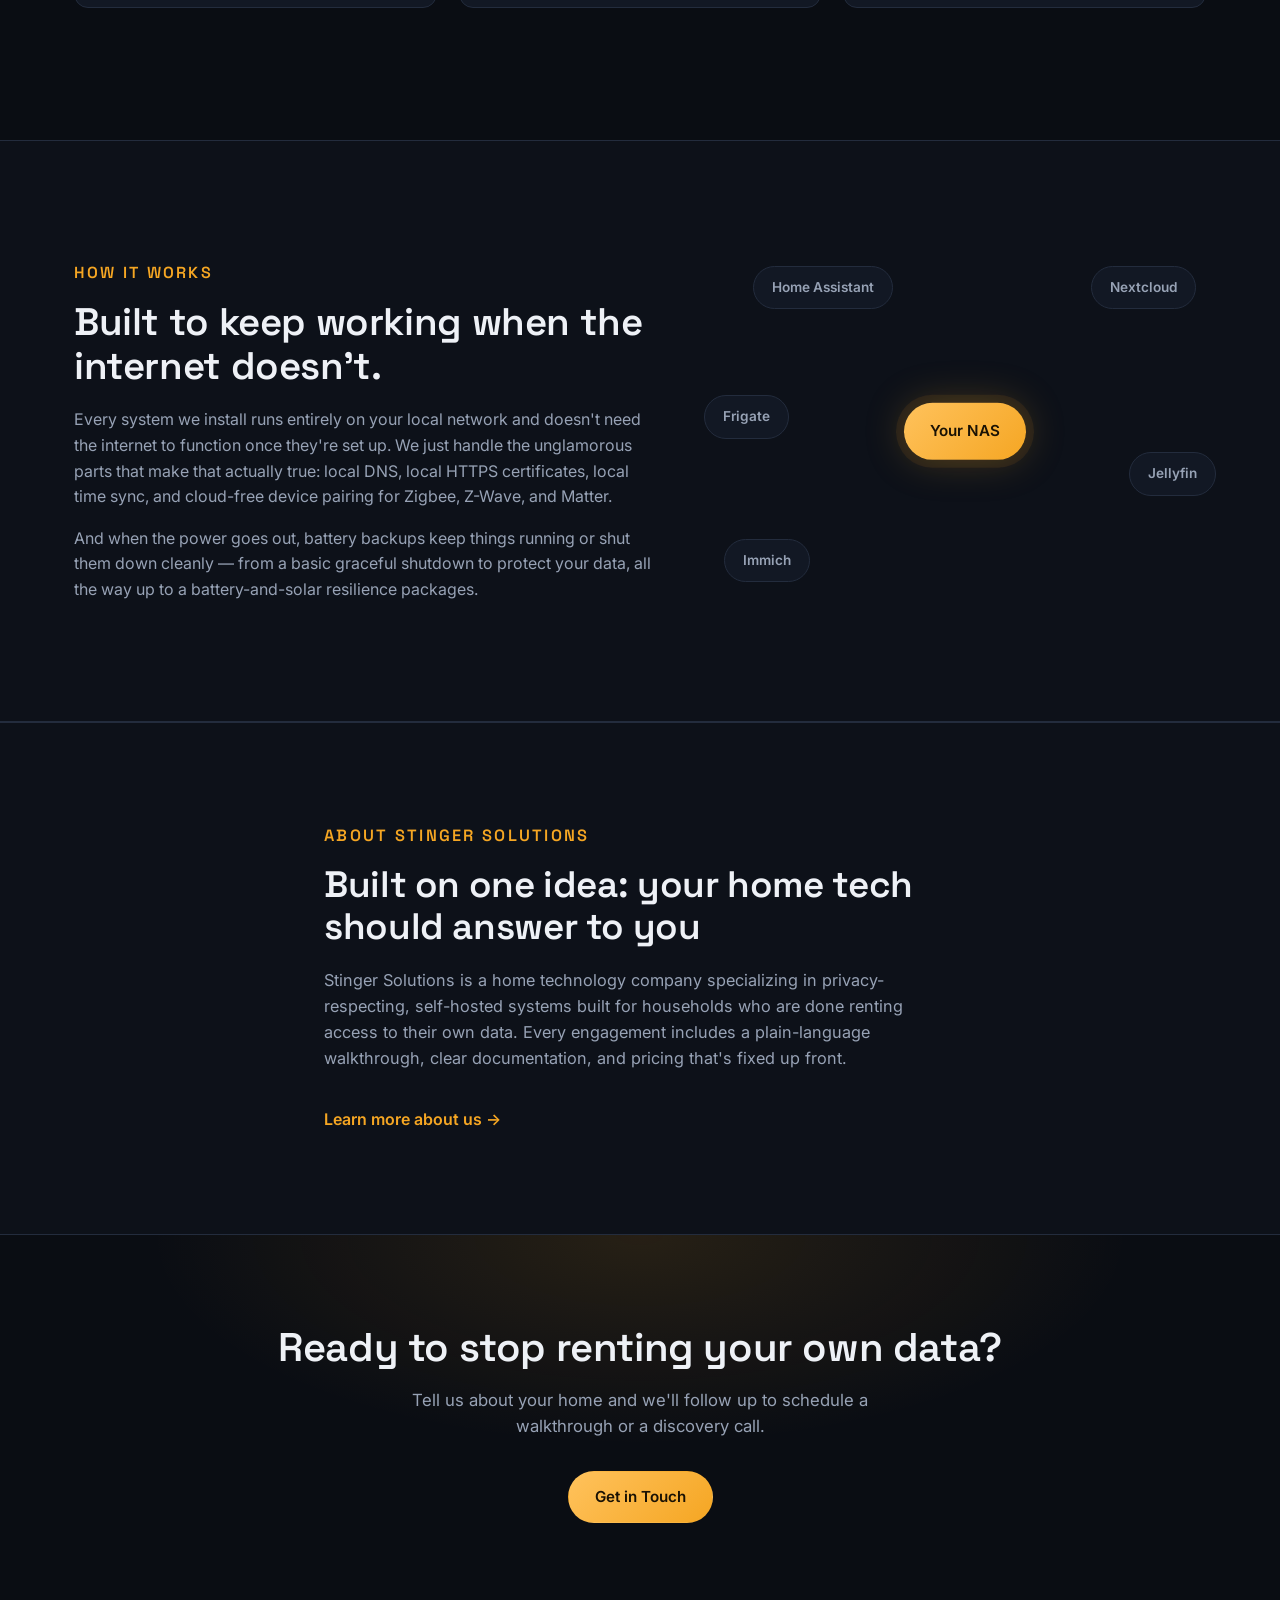
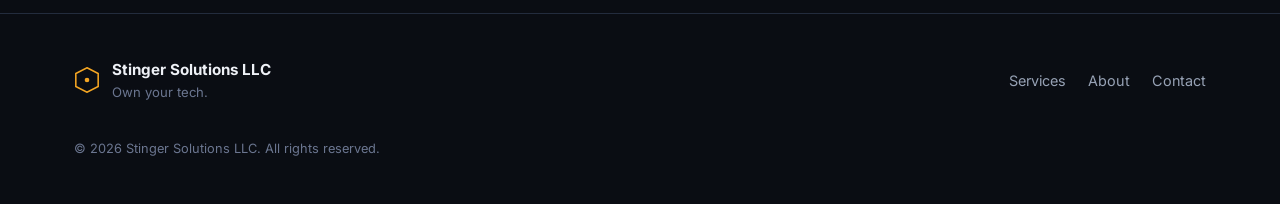
==== commit a3076016: "Update Custom software to be more App focused." ====
--- a/index.html
+++ b/index.html
@@ -40,7 +40,7 @@
               <p class="dropdown-heading">Hardware</p>
               <a href="home-server-systems.html">Home Server Systems</a>
               <a href="camera-security.html">Camera &amp; Security</a>
-              <a href="networking.html">Networking</a>
+              <!-- <a href="networking.html">Networking</a> -->
               <a href="maintenance-plans.html">Maintenance Plans</a>
             </div>
             <div class="dropdown-col">
@@ -133,8 +133,8 @@
         </a>
         <a href="custom-software.html" class="teaser-card">
           <svg viewBox="0 0 48 48" class="teaser-icon"><path d="M16 14 6 24l10 10M32 14l10 10-10 10M28 10l-8 28" fill="none" stroke="currentColor" stroke-width="2.5" stroke-linecap="round" stroke-linejoin="round"/></svg>
-          <h3>Home Networks</h3>
-          <p>WiFi and Mesh Networks without big tech listening in.</p>
+          <h3>Custom Apps</h3>
+          <p>Native iOS, Android, and Desktop apps, built cross-platform and scoped to what you actually need.</p>
           <span class="link-arrow">Start a conversation &rarr;</span>
         </a>
       </div>
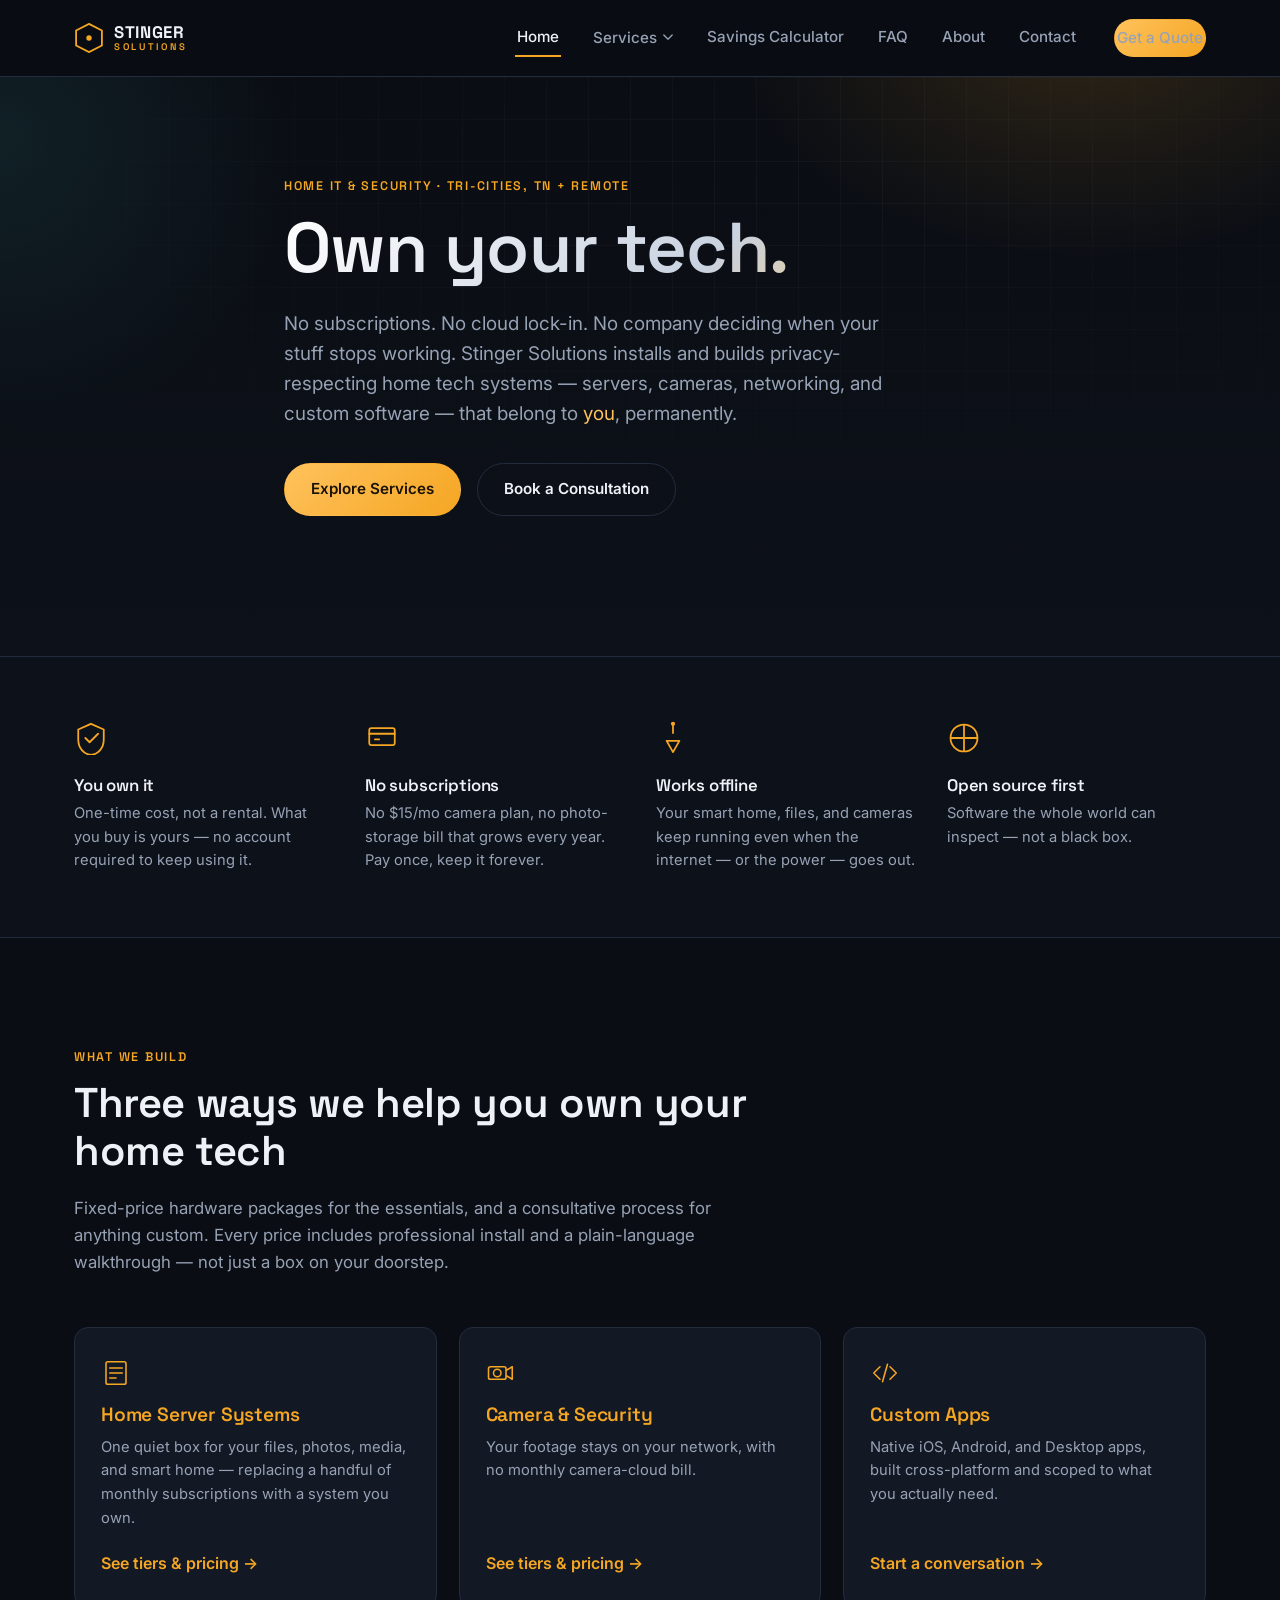
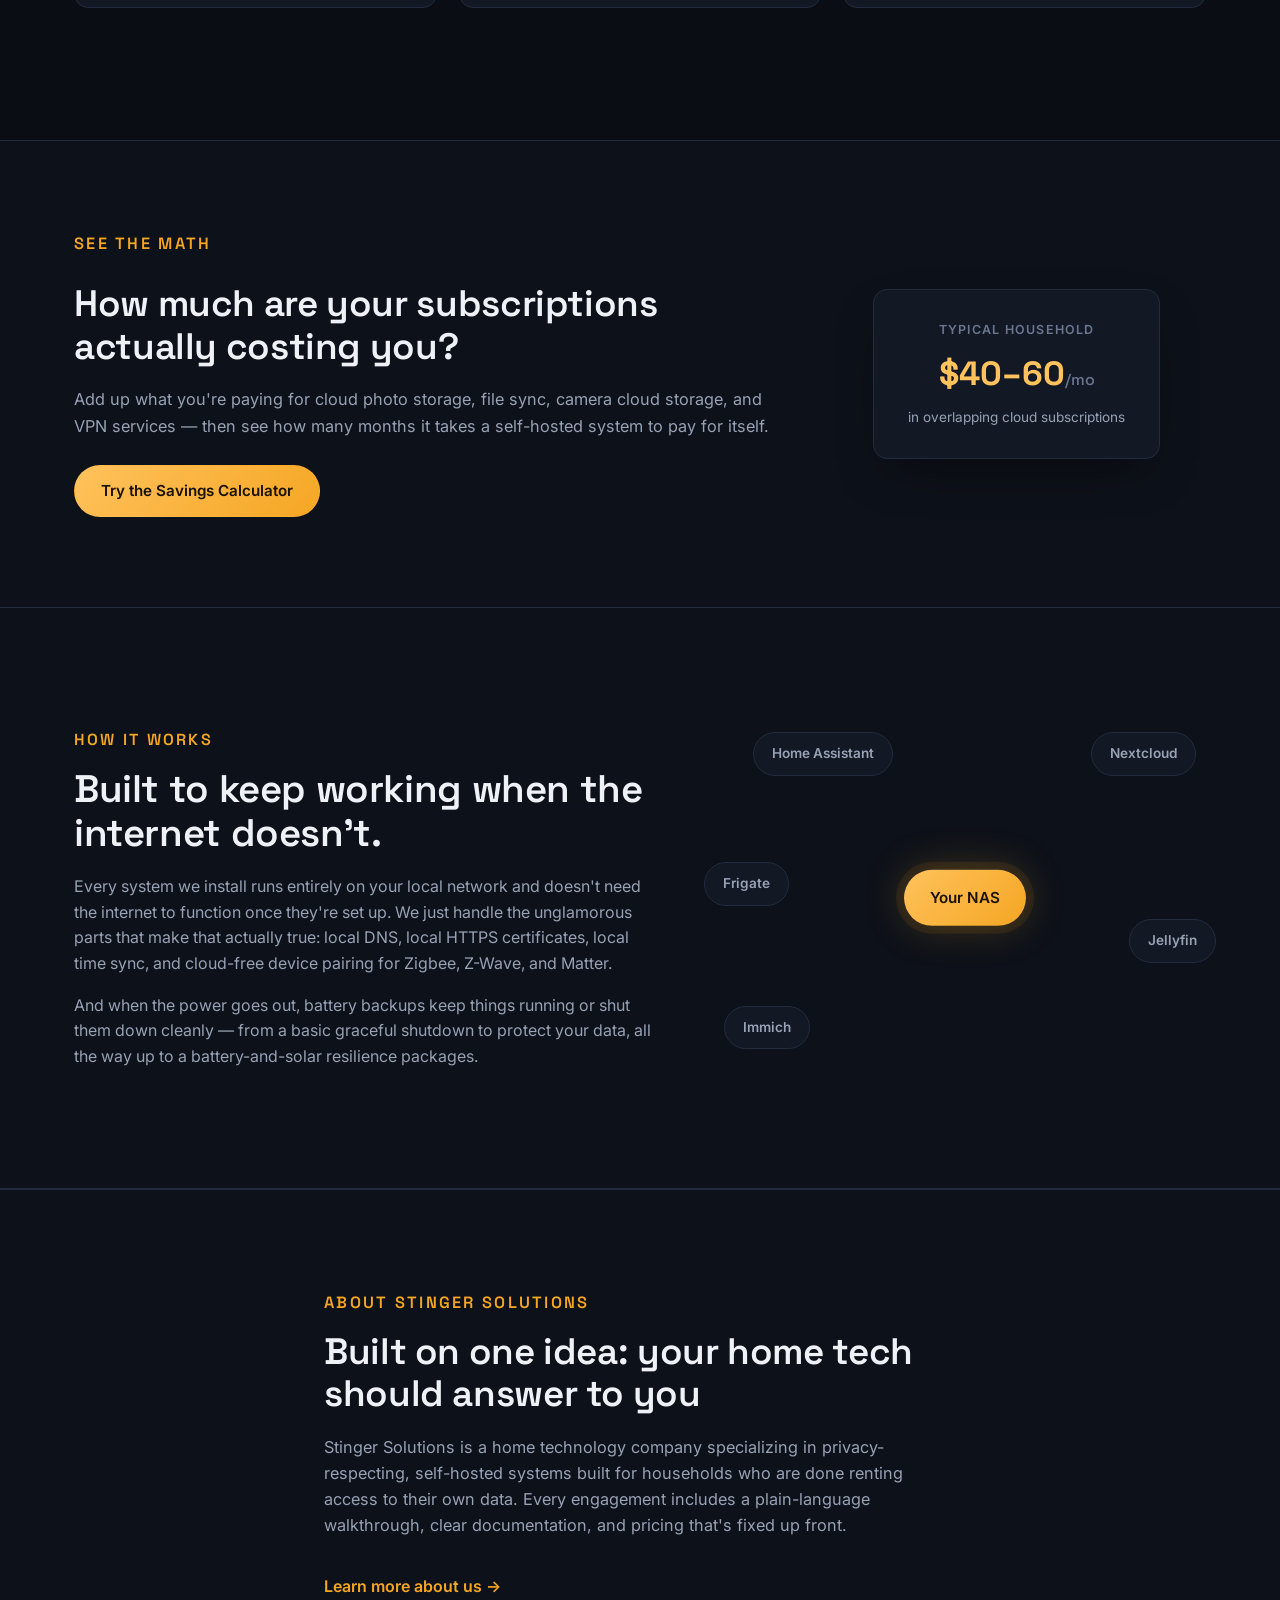
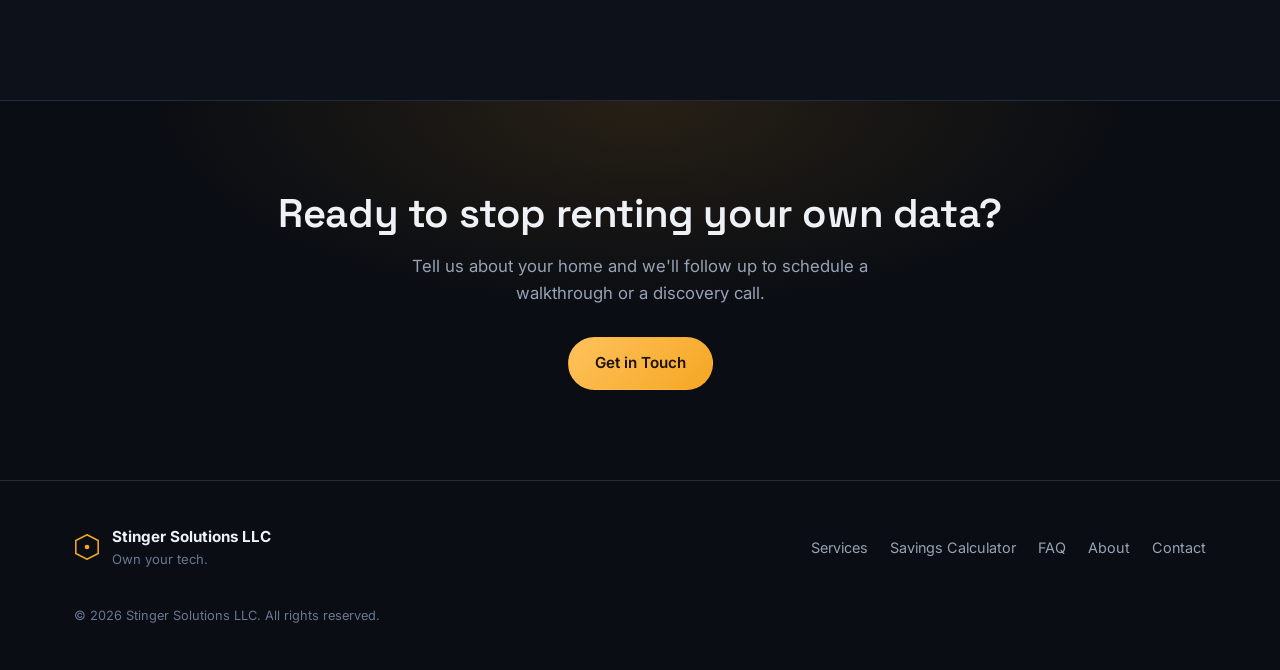
==== commit e232776f: "Price Caluculator and FAQ" ====
--- a/index.html
+++ b/index.html
@@ -51,6 +51,8 @@
         </div>
       </div>
 
+      <a href="savings-calculator.html">Savings Calculator</a>
+      <a href="faq.html">FAQ</a>
       <a href="about.html">About</a>
       <a href="contact.html">Contact</a>
       <a href="contact.html" class="btn btn-primary nav-cta">Get a Quote</a>
@@ -141,6 +143,25 @@
     </div>
   </section>
 
+  <!-- ============ CALCULATOR PROMO ============ -->
+  <section class="calc-promo">
+    <div class="wrap calc-promo-inner">
+      <div class="calc-promo-copy">
+        <p class="eyebrow">See the math</p>
+        <h2>How much are your subscriptions actually costing you?</h2>
+        <p>Add up what you're paying for cloud photo storage, file sync, camera cloud storage, and VPN services — then see how many months it takes a self-hosted system to pay for itself.</p>
+        <a href="savings-calculator.html" class="btn btn-primary">Try the Savings Calculator</a>
+      </div>
+      <div class="calc-promo-visual" aria-hidden="true">
+        <div class="calc-promo-stat">
+          <span class="cps-label">Typical household</span>
+          <span class="cps-value">$40&ndash;60<span class="cps-unit">/mo</span></span>
+          <span class="cps-sub">in overlapping cloud subscriptions</span>
+        </div>
+      </div>
+    </div>
+  </section>
+
   <!-- ============ GRID-DOWN / HOW IT WORKS ============ -->
   <section class="gridblock">
     <div class="wrap gridblock-inner">
@@ -196,6 +217,8 @@
     </div>
     <nav class="footer-nav">
       <a href="services.html">Services</a>
+      <a href="savings-calculator.html">Savings Calculator</a>
+      <a href="faq.html">FAQ</a>
       <a href="about.html">About</a>
       <a href="contact.html">Contact</a>
     </nav>
--- a/css/styles.css
+++ b/css/styles.css
@@ -433,6 +433,7 @@
   gap: 14px 32px;
   align-items: center;
   padding: 22px 26px;
+  margin-bottom: 2.6rem;
   background: var(--surface-2);
   border: 1px solid var(--border);
   border-radius: var(--radius-sm);
@@ -747,6 +748,294 @@
   padding: 28px;
 }
 .maint-card h3 { font-size: 1.15rem; }
+
+/* ---------- FAQ ---------- */
+.faq-wrap { max-width: 780px; }
+.faq-group { margin-bottom: 3rem; }
+.faq-group:last-child { margin-bottom: 0; }
+.faq-group-title {
+  font-size: 0.78rem;
+  text-transform: uppercase;
+  letter-spacing: 0.12em;
+  color: var(--accent);
+  font-weight: 700;
+  margin: 0 0 0.6em;
+}
+.faq-item {
+  border-top: 1px solid var(--border);
+  padding: 4px 0;
+}
+.faq-group .faq-item:last-child { border-bottom: 1px solid var(--border); }
+.faq-item summary {
+  list-style: none;
+  cursor: pointer;
+  display: flex;
+  align-items: center;
+  justify-content: space-between;
+  gap: 20px;
+  padding: 16px 0;
+  font-family: var(--font-head);
+  font-weight: 600;
+  font-size: 1rem;
+  color: var(--text);
+}
+.faq-item summary::-webkit-details-marker { display: none; }
+.faq-item summary::after {
+  content: "";
+  flex-shrink: 0;
+  width: 10px;
+  height: 10px;
+  border-right: 2px solid var(--accent);
+  border-bottom: 2px solid var(--accent);
+  transform: rotate(45deg);
+  transition: transform 0.15s ease;
+}
+.faq-item[open] summary::after { transform: rotate(-135deg); }
+.faq-item summary:hover { color: var(--accent-2); }
+.faq-item p {
+  font-size: 0.94rem;
+  color: var(--text-mute);
+  padding: 0 0 20px;
+  max-width: 680px;
+}
+
+/* ---------- calculator promo (homepage) ---------- */
+.calc-promo {
+  padding: 90px 0;
+  border-top: 1px solid var(--border);
+  background: var(--bg-alt);
+}
+.calc-promo-inner {
+  display: grid;
+  grid-template-columns: 1.3fr 0.7fr;
+  gap: 50px;
+  align-items: center;
+}
+.calc-promo-copy h2 { font-size: clamp(1.7rem, 3vw, 2.3rem); }
+.calc-promo-copy p { font-size: 1.02rem; margin-bottom: 1.6em; }
+.calc-promo-visual { display: flex; justify-content: center; }
+.calc-promo-stat {
+  background: var(--surface);
+  border: 1px solid var(--border);
+  border-radius: var(--radius);
+  padding: 30px 34px;
+  text-align: center;
+  box-shadow: var(--shadow);
+}
+.cps-label {
+  display: block;
+  font-size: 0.78rem;
+  text-transform: uppercase;
+  letter-spacing: 0.1em;
+  color: var(--text-dim);
+  font-weight: 600;
+  margin-bottom: 0.6em;
+}
+.cps-value {
+  display: block;
+  font-family: var(--font-head);
+  font-size: 2.1rem;
+  font-weight: 700;
+  color: var(--accent-2);
+}
+.cps-unit { font-size: 1rem; color: var(--text-dim); font-weight: 500; }
+.cps-sub { display: block; font-size: 0.85rem; color: var(--text-mute); margin-top: 0.4em; }
+
+/* ---------- savings calculator ---------- */
+.calc-grid {
+  display: grid;
+  grid-template-columns: 1.5fr 1fr;
+  gap: 40px;
+  align-items: start;
+}
+.calc-fieldset {
+  background: var(--surface);
+  border: 1px solid var(--border);
+  border-radius: var(--radius);
+  padding: 28px 30px;
+  margin-bottom: 24px;
+}
+.calc-fieldset h3 { font-size: 1.15rem; margin-bottom: 0.3em; }
+.calc-fieldset-sub { font-size: 0.86rem; color: var(--text-dim); margin-bottom: 1.6em; }
+
+.calc-item {
+  display: flex;
+  align-items: center;
+  justify-content: space-between;
+  gap: 20px;
+  padding: 14px 0;
+  border-top: 1px solid var(--border);
+}
+.calc-item:first-of-type { border-top: none; padding-top: 0; }
+
+.calc-check {
+  display: flex;
+  align-items: flex-start;
+  gap: 12px;
+  cursor: pointer;
+  flex: 1;
+  min-width: 0;
+}
+.calc-check input[type="checkbox"] {
+  width: 18px;
+  height: 18px;
+  margin-top: 2px;
+  accent-color: var(--accent);
+  flex-shrink: 0;
+  cursor: pointer;
+}
+.calc-check span { display: flex; flex-direction: column; gap: 2px; min-width: 0; }
+.calc-check strong { font-size: 0.95rem; font-weight: 600; color: var(--text); }
+.calc-check small { font-size: 0.8rem; color: var(--text-dim); }
+
+.calc-price {
+  display: flex;
+  align-items: center;
+  gap: 4px;
+  flex-shrink: 0;
+  color: var(--text-mute);
+  font-size: 0.9rem;
+}
+.calc-price input {
+  width: 74px;
+  background: var(--bg);
+  border: 1px solid var(--border);
+  border-radius: var(--radius-sm);
+  padding: 8px 10px;
+  color: var(--text);
+  font-family: var(--font-body);
+  font-size: 0.92rem;
+  text-align: right;
+}
+.calc-price input:focus { outline: none; border-color: var(--accent); }
+.calc-per { color: var(--text-dim); }
+
+.calc-custom-name {
+  background: transparent;
+  border: none;
+  border-bottom: 1px dashed var(--border);
+  color: var(--text);
+  font-family: var(--font-body);
+  font-size: 0.95rem;
+  font-weight: 600;
+  padding: 2px 0;
+  width: 100%;
+}
+.calc-custom-name:focus { outline: none; border-color: var(--accent); }
+.calc-custom-name::placeholder { color: var(--text-dim); font-weight: 400; }
+
+.calc-tiers {
+  display: grid;
+  grid-template-columns: repeat(2, minmax(0,1fr));
+  gap: 12px;
+  margin-bottom: 1.6em;
+}
+.calc-tier {
+  display: flex;
+  align-items: center;
+  gap: 10px;
+  background: var(--bg);
+  border: 1px solid var(--border);
+  border-radius: var(--radius-sm);
+  padding: 14px 16px;
+  cursor: pointer;
+  transition: border-color 0.15s ease;
+}
+.calc-tier:has(input:checked) { border-color: var(--accent); background: rgba(245,166,35,0.06); }
+.calc-tier input { accent-color: var(--accent); cursor: pointer; flex-shrink: 0; }
+.calc-tier-name { font-weight: 600; font-size: 0.92rem; color: var(--text); margin-right: auto; }
+.calc-tier-price { font-family: var(--font-head); font-weight: 700; font-size: 0.92rem; color: var(--text-mute); }
+.calc-tier-custom { grid-column: 1 / -1; }
+.calc-tier-price-custom {
+  display: flex;
+  align-items: center;
+  gap: 2px;
+  color: var(--text);
+}
+.calc-tier-price-custom input {
+  width: 70px;
+  background: var(--bg);
+  border: 1px solid var(--border);
+  border-radius: var(--radius-sm);
+  padding: 6px 8px;
+  color: var(--text);
+  font-family: var(--font-head);
+  font-weight: 700;
+  font-size: 0.92rem;
+}
+.calc-tier-price-custom input:focus { outline: none; border-color: var(--accent); }
+
+.calc-maint-check {
+  display: flex;
+  align-items: center;
+  gap: 12px;
+  background: var(--surface-2);
+  border: 1px solid var(--border);
+  border-radius: var(--radius-sm);
+  padding: 16px 18px;
+}
+.calc-maint-check .calc-price { margin-left: auto; }
+
+.calc-summary {
+  position: sticky;
+  top: 96px;
+}
+.calc-summary-inner {
+  background: linear-gradient(180deg, rgba(245,166,35,0.08), var(--surface) 40%);
+  border: 1px solid var(--accent);
+  border-radius: var(--radius);
+  padding: 30px 28px;
+  box-shadow: var(--shadow);
+}
+.calc-summary-label {
+  font-size: 0.8rem;
+  text-transform: uppercase;
+  letter-spacing: 0.08em;
+  color: var(--text-dim);
+  font-weight: 600;
+  margin-bottom: 0.6em;
+}
+.calc-summary-big {
+  font-family: var(--font-head);
+  font-size: 2.4rem;
+  font-weight: 700;
+  color: var(--text);
+  margin: 0;
+}
+.calc-summary-unit { font-size: 1.1rem; color: var(--text-dim); font-weight: 500; }
+.calc-summary-sub { font-size: 0.88rem; margin-top: 0.2em; }
+
+.calc-summary-divider { height: 1px; background: var(--border); margin: 1.6em 0; }
+
+.calc-bars { display: flex; flex-direction: column; gap: 16px; }
+.calc-bar-row { display: flex; flex-direction: column; gap: 6px; }
+.calc-bar-label { font-size: 0.78rem; color: var(--text-dim); }
+.calc-bar-track {
+  height: 10px;
+  background: var(--bg);
+  border-radius: 999px;
+  overflow: hidden;
+  border: 1px solid var(--border);
+}
+.calc-bar-fill { height: 100%; border-radius: 999px; transition: width 0.2s ease; }
+.calc-bar-sub { background: var(--text-dim); }
+.calc-bar-stinger { background: linear-gradient(90deg, var(--accent), var(--accent-2)); }
+.calc-bar-value { font-size: 0.85rem; font-weight: 600; color: var(--text); align-self: flex-end; }
+
+.calc-result-row {
+  display: flex;
+  align-items: center;
+  justify-content: space-between;
+  font-size: 0.92rem;
+  color: var(--text-mute);
+  padding: 6px 0;
+}
+.calc-result-row strong { color: var(--text); font-family: var(--font-head); font-size: 1rem; }
+.calc-result-highlight strong { color: var(--accent-2); font-size: 1.3rem; }
+.calc-result-highlight.calc-result-negative strong { color: var(--text-mute); }
+
+.calc-summary-cta { margin: 1.4em 0 1em; }
+.calc-disclaimer { font-size: 0.78rem; color: var(--text-dim); margin: 0; }
 
 /* ---------- grid-down block ---------- */
 .gridblock {
@@ -941,6 +1230,10 @@
   .maint-grid { grid-template-columns: 1fr; }
   .gridblock-inner { grid-template-columns: 1fr; }
   .gridblock-visual { height: 300px; margin-top: 20px; }
+  .calc-promo-inner { grid-template-columns: 1fr; }
+  .calc-promo-visual { justify-content: flex-start; }
+  .calc-grid { grid-template-columns: 1fr; }
+  .calc-summary { position: static; }
   .about-inner { grid-template-columns: 1fr; }
   .about-badges { flex-direction: row; flex-wrap: wrap; }
   .about-badges .about-badge { flex: 1; min-width: 200px; }
@@ -1005,4 +1298,8 @@
   .service-tabs { gap: 4px 18px; }
   .inside-grid { grid-template-columns: 1fr; }
   .about-badge.alt { margin-left: 0; }
-}
+  .calc-tiers { grid-template-columns: 1fr; }
+  .calc-item { flex-wrap: wrap; }
+  .calc-maint-check { flex-wrap: wrap; }
+  .calc-maint-check .calc-price { margin-left: 0; }
+}
